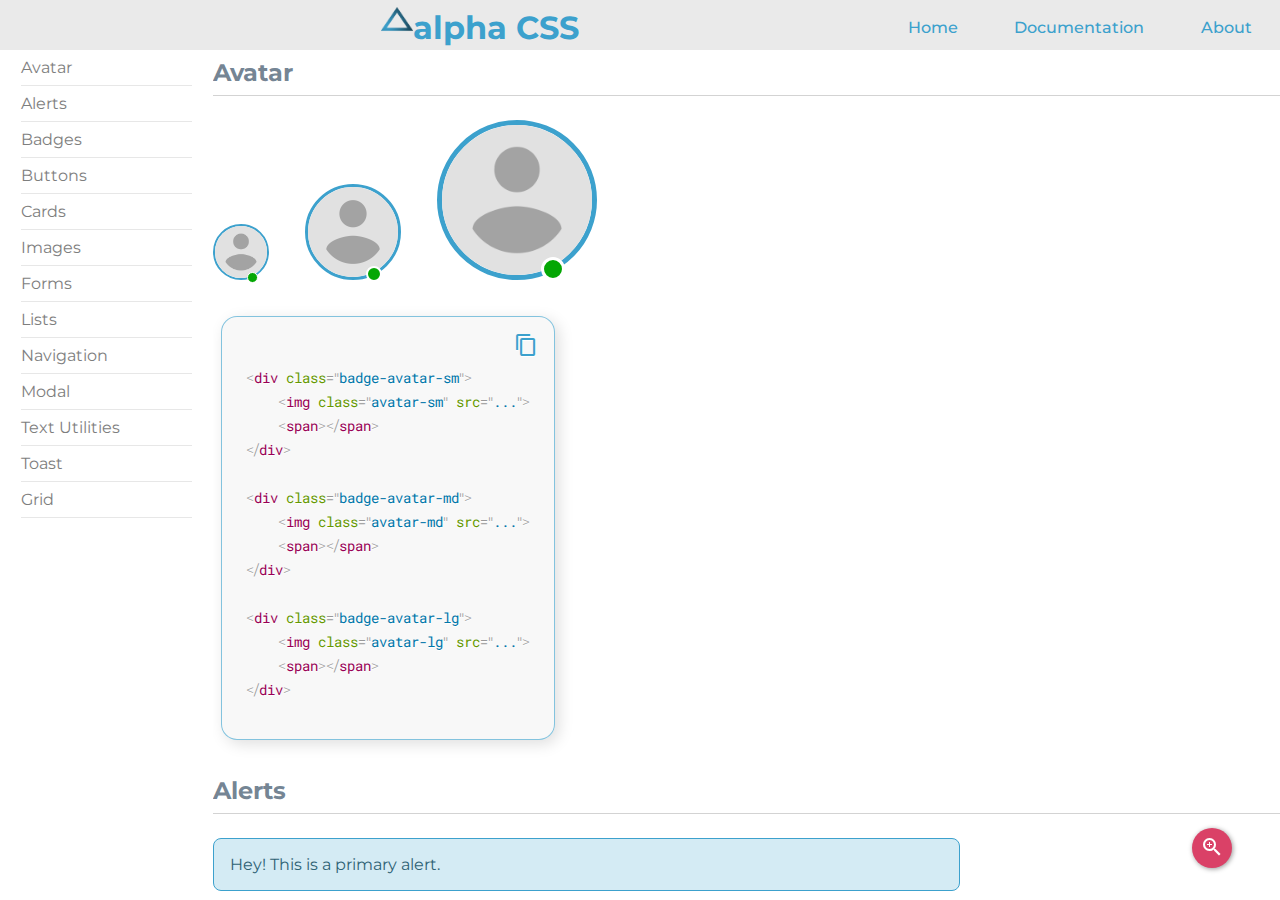
==== index.html @ aaa5f59e "added product card" ====
<!DOCTYPE html>
<html lang="en">

<head>
    <meta charset="UTF-8">
    <meta http-equiv="X-UA-Compatible" content="IE=edge">
    <meta name="viewport" content="width=device-width, initial-scale=1.0">
    <title>alpha CSS</title>
    <link rel="shortcut icon" type="image/jpg" href="./alpha_favi.png" />
    <link rel="stylesheet" href="./prism.css">
    <link rel="stylesheet" href="./styles.css">

    <link rel="stylesheet" href="https://fonts.googleapis.com/icon?family=Material+Icons">
    <script defer src="./index.js"></script>
    <script defer src="./alphaCSS.js"></script>
    <script defer src="./prism.js"></script>
</head>

<body>
    <div class="grid-main-container">
        <div class="grid-main-header main-nav-bar">
            <h1 class="main-nav-header"><img style="width: 2rem;" alt="logo" src="alpha_logo.png">alpha CSS</h1>
            <ul class="main-nav-list">
                <li><a href="#avatar-a">Home</a></li>
                <li><a target="_blank" href="./doc.html">Documentation</a></li>
                <li><a href="#footer">About</a></li>
            </ul>
        </div>
        <ul id="mainlink" class="grid-main-1">
            <li><a class="links" href="#avatar-a">Avatar</a></li>
            <li><a class="links" href="#alerts-a">Alerts</a></li>
            <li><a class="links" href="#badges-a">Badges</a></li>
            <li><a class="links" href="#buttons-a">Buttons</a></li>
            <li><a class="links" href="#cards-a">Cards</a></li>
            <li><a class="links" href="#images-a">Images</a></li>
            <li><a class="links" href="#forms-a">Forms</a></li>
            <li><a class="links" href="#lists-a">Lists</a></li>
            <li><a class="links" href="#nav-a">Navigation</a></li>
            <li><a class="links" href="#modal-a">Modal</a></li>
            <li><a class="links" href="#text-a">Text Utilities</a></li>
            <li><a class="links" href="#toast-a">Toast</a></li>
            <li><a class="links" href="#grid-a">Grid</a></li>
        </ul>
        <div class="grid-main-2">

            <h2 class="component-headers" style="margin-top: 0;" id="avatar-a">Avatar</h2>

            <div class="badge-avatar-sm">
                <img class="avatar-sm" src="./Profile_large.png">
                <span></span>
            </div>
            <span>&nbsp; &nbsp; &nbsp; &nbsp;</span>
            <div class="badge-avatar-md">
                <img class="avatar-md" src="./Profile_large.png">
                <span></span>
            </div>
            <span>&nbsp; &nbsp; &nbsp; &nbsp;</span>
            <div class="badge-avatar-lg">
                <img class="avatar-lg" src="./Profile_large.png">
                <span></span>
            </div>



            <div class="code-container">
                <pre><span class="material-icons copy avatar">
                    content_copy
                    </span>
                    <code  class="language-html avatar" id="code">
&lt;div class="badge-avatar-sm"&gt;
    &lt;img class="avatar-sm" src="..."&gt;
    &lt;span&gt;&lt;/span&gt;
&lt;/div&gt;

&lt;div class="badge-avatar-md"&gt;
    &lt;img class="avatar-md" src="..."&gt;
    &lt;span&gt;&lt;/span&gt;
&lt;/div&gt;

&lt;div class="badge-avatar-lg"&gt;
    &lt;img class="avatar-lg" src="..."&gt;
    &lt;span&gt;&lt;/span&gt;
&lt;/div&gt;</code>
                </pre>
            </div>


            <h2 class="component-headers" id="alerts-a">Alerts</h2>

            <div class="alert-container">
                <div class="primary-alert">
                    Hey! This is a primary alert.
                </div>
                <br>
                <div class="warn-alert">
                    Hey! This is a danger alert.
                </div>
                <br>
                <div class="success-alert">
                    Hey! This is a success alert.
                </div>
                <br>
                <div class="secondary-alert">
                    Hey! This is a secondary alert.
                </div>
            </div>

            <div class="code-container">
                <pre><span class="material-icons copy alert">
                    content_copy
                    </span>
                    <code id="code" class="language-html alert">
&lt;div class="primary-alert"&gt;
    Hey! This is a primary alert.
&lt;/div&gt;
                   
&lt;div class="warn-alert"&gt;
    Hey! This is a danger alert.
&lt;/div&gt;

&lt;div class="success-alert"&gt;
    Hey! This is a success alert.
&lt;/div&gt;

&lt;div class="secondary-alert"&gt;
    Hey! This is a secondary alert.
&lt;/div&gt;
</code>
                </pre>
            </div>

            <h2 class="component-headers" id="badges-a">Badges</h2>

            <h3 class="component-sub-headers">Badges on Icons</h3>
            <br>
            <div class="badge-icon">
                <img src="carticon.png">
                <span>10</span>
            </div>

            <div class="badge-icon-pr">
                <i style="font-size: 40px" class="material-icons">
                    notifications
                </i>
                <span>5</span>
            </div>

            <div class="code-container">
                <pre><span class="material-icons copy badge">
                    content_copy
                    </span>
                    <code id="code" class="language-html badge">
&lt;div class="badge-icon"&gt;
    &lt;img src="carticon.png"&gt;
        &lt;span&gt;10&lt;/span&gt;
&lt;/div&gt;
            
&lt;div class="badge-icon-pr"&gt;
    &lt;i style="font-size: 40px" class="material-icons"&gt;
        notifications
    &lt;/i&gt;
    &lt;span&gt;5&lt;/span&gt;
&lt;/div&gt;
</code>
                </pre>
            </div>

            <div class="copy-toast">
                <p>Copied!</p>
            </div>

            <h2 class="component-headers" id="buttons-a">Buttons</h2>

            <button class="btn-primary">Primary</button>
            <button class="btn-secondary">Secondary</button>
            <span>&nbsp; &nbsp; &nbsp; &nbsp;</span>
            <button class="btn-icon"><i class="material-icons">home</i></button>
            <span>&nbsp; &nbsp; &nbsp; &nbsp;</span>
            <a class="btn-link" href="">Click Here</a>
            <span>&nbsp; &nbsp; &nbsp; &nbsp;</span>
            <button class="btn-float"><i class="material-icons">zoom_in</i><span class="tooltip">float
                    btn</span></button>
            <button class="btn-primary-outline">Primary</button>
            <button class="btn-secondary-outline">Secondary</button>

            <div class="code-container">
                <pre><span class="material-icons copy btn">
                    content_copy
                    </span>
                    <code id="code" class="language-html btn">
&lt;button class="btn-primary"&gt;Primary&lt;/button&gt;

&lt;button class="btn-secondary"&gt;Secondary&lt;/button&gt;
                      
&lt;button class="btn-icon"&gt;&lt;i class="material-icons"&gt;home&lt;/i&gt;&lt;/button&gt;
                      
&lt;a class="btn-link" href=""&gt;Click Here&lt;/a&gt;
                       
&lt;button class="btn-float"&gt;
    &lt;i class="material-icons"&gt;zoom_in&lt;/i&gt;
    &lt;span class="tooltip"&gt;floatbtn&lt;/span&gt;
&lt;/button&gt;

&lt;button class="btn-primary-outline"&gt;Primary&lt;/button&gt;

&lt;button class="btn-secondary-outline"&gt;Secondary&lt;/button&gt;
</code>
                </pre>
            </div>

            <h2 class="component-headers" id="cards-a">Cards</h2>

            <div class="card-container">
                <div class="simple-card">
                    <h2>Card Title</h2>
                    <p>Lorem ipsum dolor sit amet, consectetur adipiscing elit. Sed ut purus a purus aliquet dignissim.
                        Nunc
                        a
                        egestas nibh. Donec ut auctor odio. Etiam auctor nisi odio, vitae vulputate neque bibendum ut.
                    </p>
                    <span>X</span>
                </div>
                <br>
                <div class="badge-card">
                    <h2>Card Title</h2>
                    <p>Lorem ipsum dolor sit amet, consectetur adipiscing elit. Sed ut purus a purus aliquet dignissim.
                        Nunc
                        a
                        egestas nibh. Donec ut auctor odio. Etiam auctor nisi odio, vitae vulputate neque bibendum ut.
                    </p>
                    <span>New</span>
                </div>
                <br>
                <div class="horizontal-card">
                    <h2>Card Title</h2>
                    <p>Lorem ipsum dolor sit amet, consectetur adipiscing elit. Sed ut purus a purus aliquet dignissim.
                        Nunc
                        a
                        egestas nibh. Donec ut auctor odio. Etiam auctor nisi odio, vitae vulputate neque bibendum
                        ut.Lorem
                        ipsum
                        dolor sit amet, consectetur adipiscing elit. Sed ut purus a purus aliquet dignissim. Nunc a
                        egestas nibh. Donec ut auctor odio. Etiam auctor nisi odio, vitae vulputate neque bibendum ut.
                    </p>
                </div>
                <br>
                <div class="image-card">
                    <img src="./download.png">
                    <h2>Card Title</h2>
                    <p>Lorem ipsum dolor sit amet, consectetur adipiscing elit. Sed ut purus a purus aliquet dignissim.
                        Nunc
                        a
                        egestas nibh. Donec ut auctor odio. Etiam auctor nisi odio, vitae vulputate neque bibendum ut.
                    </p>
                </div>
                <br>
                <div class="product-card">
                    <img src="./product_img.jpg">
                    <p class="card-title">Rolleiflex</p>
                    <p class="product-desc">Antique Camera</p>
                    <p class="product-rating">4.9 <span class="material-icons">grade</span></p>
                    <p class="product-price">&#8377;255 <del>&#8377;999</del> <span>75%off</span></p>
                    <span class="product-badge">Very Old</span>
                    <span class="wishlist-badge material-icons">favorite</span>
                </div>
            </div>

            <div class="code-container">
                <pre><span class="material-icons copy card">
                    content_copy
                    </span>
                    <code id="code" class="language-html card">
&lt;div class="simple-card"&gt;
    &lt;h2&gt;Card Title&lt;/h2&gt;
    &lt;p&gt;Some text....&lt;/p&gt;
    &lt;span&gt;X&lt;/span&gt;
&lt;/div&gt;

&lt;div class="badge-card"&gt;
    &lt;h2&gt;Card Title&lt;/h2&gt;
    &lt;p&gt;Some text....&lt;/p&gt;
    &lt;span&gt;New&lt;/span&gt;
&lt;/div&gt;

&lt;div class="horizontal-card"&gt;
    &lt;h2&gt;Card Title&lt;/h2&gt;
    &lt;p&gt;Some text....&lt;/p&gt;
&lt;/div&gt;

&lt;div class="image-card"&gt;
    &lt;img src="..."&gt;
    &lt;h2&gt;Card Title&lt;/h2&gt;
    &lt;p&gt;Some text....&lt;/p&gt;
&lt;/div&gt;

&lt;div class="product-card"&gt;
    &lt;img src="..."&gt;
    &lt;p class="card-title"&gt;Rolleiflex&lt;/p&gt;
    &lt;p class="product-desc"&gt;Camera&lt;/p&gt;
    &lt;p class="product-rating"&gt;4.9 
        &lt;span class="material-icons"&gt;grade&lt;/span&gt;
    &lt;/p&gt;
    &lt;p class="product-price"&gt;&#8377;255 
        &lt;del&gt;&#8377;999&lt;/del&gt; &lt;span&gt;75%off&lt;/span&gt;
    &lt;/p&gt;
    &lt;span class="product-badge"&gt;Very Old&lt;/span&gt;
    &lt;span class="wishlist-badge material-icons"&gt;favorite&lt;/span&gt;
&lt;/div&gt;</code>
                </pre>
            </div>

            <h2 class="component-headers" id="images-a">Images</h2>

            <h3 class="component-sub-headers">Responsive Image</h3>
            <div>
                <img class="responsive-img" src="./resp_img.jpg">
            </div>

            <h3 class="component-sub-headers">Rounded Image</h3>

            <div>
                <img class="round-img" src="./sq_img.jpg">
            </div>

            <div class="code-container">
                <pre><span class="material-icons copy img">
                    content_copy
                    </span>
                    <code id="code" class="language-html img">
&lt;div&gt;
    &lt;img class="responsive-img" src="..."&gt;
&lt;/div&gt;

&lt;div&gt;
    &lt;img class="round-img" src="..."&gt;
&lt;/div&gt;</code>
                </pre>
            </div>

            <h2 class="component-headers" id="forms-a">Form</h2>

            <textarea class="textbox"></textarea>
            <br>
            <br>
            <form class="form-container">
                <h1 class="form-header">Sign In</h1>
                <div class="input-container">
                    <label for="url_input">Email Address</label>
                    <input type="url" id="url_input">
                </div>

                <div class="input-container">
                    <label for="email_input">Password</label>
                    <input type="email" id="email_input" required>
                </div>
                <div class="btn-submit-container">
                    <button class="btn-primary btn-submit" type="submit">Submit</button>
                </div>
            </form>

            <div class="code-container">
                <pre><span class="material-icons copy form">
                    content_copy
                    </span>
                    <code id="code" class="language-html form">
&lt;textarea class="textbox">&lt;/textarea&gt;

&lt;form class="form-container"&gt;
    &lt;h1 class="form-header"&gt;Sign In&lt;/h1&gt;
    &lt;div class="input-container"&gt;
        &lt;label for="url_input"&gt;Email Address&lt;/label&gt;
        &lt;input type="url" id="url_input"&gt;
    &lt;/div&gt;

    &lt;div class="input-container"&gt;
        &lt;label for="email_input"&gt;Password&lt;/label&gt;
        &lt;input type="email" id="email_input" required&gt;
    &lt;/div&gt;
    &lt;div class="btn-submit-container"&gt;
        &lt;button class="btn-primary btn-submit" type="submit"&gt;Submit&lt;/button&gt;
    &lt;/div&gt;
&lt;/form&gt;</code>
                </pre>
            </div>

            <h2 class="component-headers" id="lists-a">Lists</h2>

            <h3 class="component-sub-headers">Spaced List</h3>
            <ul class="spaced-list-container">
                <li>List Item 1</li>
                <li>List Item 2</li>
                <li>List Item 3</li>
                <li>List Item 4</li>
                <li>List Item 5</li>
            </ul>

            <h3 class="component-sub-headers">Stacked List</h3>

            <ul class="stacked-list-container">
                <li class="list-item">
                    <img src="./list_logo.jpg">
                    <p>Lorem ipsum dolor sit amet, consectetur adipiscing elit. Sed ut purus a purus aliquet dignissim.
                        Nunc a
                        egestas nibh.</p>
                    <span class="material-icons">close</span>
                </li>
                <li class="list-item">
                    <img src="./list_logo.jpg">
                    <p>Etiam auctor nisi odio, vitae vulputate neque bibendum ut. </p>
                    <span class="material-icons">close</span>
                </li>
                <li class="list-item">
                    <img src="./list_logo.jpg">
                    <p>Lorem ipsum dolor sit amet, consectetur adipiscing elit. Sed ut purus a purus aliquet dignissim.
                        Nunc a
                        egestas nibh.</p>
                    <span class="material-icons">close</span>
                </li>
                <li class="list-item">
                    <img src="./list_logo.jpg">
                    <p>Etiam auctor nisi odio, vitae vulputate neque bibendum ut.Lorem ipsum
                        dolor sit amet, consectetur adipiscing elit.</p>
                    <span class="material-icons">close</span>
                </li>
                <li class="list-item">
                    <img src="./list_logo.jpg">
                    <p>Lorem ipsum dolor sit amet, consectetur adipiscing elit. Sed ut purus a purus aliquet dignissim.
                        Nunc a
                        egestas nibh.</p>
                    <span class="material-icons">close</span>
                </li>
            </ul>

            <div class="code-container">
                <pre><span class="material-icons copy list">
                    content_copy
                    </span>
                    <code id="code" class="language-html list">
&lt;ul class="spaced-list-container"&gt;
    &lt;li&gt;List Item 1&lt;/li&gt;
    &lt;li&gt;List Item 2&lt;/li&gt;
    &lt;li&gt;List Item 3&lt;/li&gt;
    &lt;li&gt;List Item 4&lt;/li&gt;
    &lt;li&gt;List Item 5&lt;/li&gt;
&lt;/ul&gt;

&lt;ul class="stacked-list-container"&gt;
    &lt;li class="list-item"&gt;
        &lt;img src="./list_logo.jpg"&gt;
        &lt;p&gt;Lorem ipsum ...&lt;/p&gt;
        &lt;span class="material-icons"&gt;close&lt;/span&gt;
    &lt;/li&gt;
    &lt;li class="list-item"&gt;
        &lt;img src="./list_logo.jpg"&gt;
        &lt;p&gt;Etiam auctor... &lt;/p&gt;
        &lt;span class="material-icons"&gt;close&lt;/span&gt;
    &lt;/li&gt;
    &lt;li class="list-item"&gt;
        &lt;img src="./list_logo.jpg"&gt;
        &lt;p&gt;Lorem ipsum..&lt;/p&gt;
        &lt;span class="material-icons"&gt;close&lt;/span&gt;
    &lt;/li&gt;
    &lt;li class="list-item"&gt;
        &lt;img src="./list_logo.jpg"&gt;
        &lt;p&gt;Etiam auctor..&lt;/p&gt;
        &lt;span class="material-icons"&gt;close&lt;/span&gt;
    &lt;/li&gt;
    &lt;li class="list-item"&gt;
        &lt;img src="./list_logo.jpg"&gt;
        &lt;p&gt;Lorem ipsum dolor....&lt;/p&gt;
        &lt;span class="material-icons"&gt;close&lt;/span&gt;
    &lt;/li&gt;
&lt;/ul&gt;</code>
                </pre>
            </div>

            <h2 class="component-headers" id="nav-a">Navigation</h2>

            <h3 class="component-sub-headers">Desktop Nav</h3>

            <nav class="nav-bar">
                <h1 class="nav-header">Company Title</h1>
                <ul class="nav-list">
                    <li>Home</li>
                    <li>Products</li>
                    <li>Blog</li>
                    <li>Tools</li>
                    <li>About</li>
                </ul>
            </nav>

            <div class="code-container">
                <pre><span class="material-icons copy nav">
                    content_copy
                    </span>
                    <code id="code" class="language-html nav">
&lt;nav class="nav-bar"&gt;
    &lt;h1 class="nav-header"&gt;Company Title&lt;/h1&gt;
    &lt;ul class="nav-list"&gt;
        &lt;li&gt;Home&lt;/li&gt;
        &lt;li&gt;Products&lt;/li&gt;
        &lt;li&gt;Blog&lt;/li&gt;
        &lt;li&gt;Tools&lt;/li&gt;
        &lt;li&gt;About&lt;/li&gt;
    &lt;/ul&gt;
&lt;/nav&gt;</code>
</pre>
            </div>

            <h2 class="component-headers" id="modal-a">Modal</h2>

            <button class="btn-primary-outline modal-btn">Show Modal</button>

            <div class="modal-bg">
                <div class="modal">
                    <h1>Modal Header <span class="material-icons modal-close">close</span></h1>
                    <p>Some description that goes in the modal.</p>
                    <button class="btn-primary">Subscribe</button>
                </div>
            </div>

            <div class="code-container">
                <pre><span class="material-icons copy modall">
                    content_copy
                    </span>
                    <code id="code" class="language-html modall">
&lt;div class="modal-bg"&gt;
    &lt;div class="modal"&gt;
        &lt;h1&gt;Modal Header &lt;span class="material-icons modal-close"&gt;close&lt;/span&gt;&lt;/h1&gt;
        &lt;p&gt;Some description that goes in the modal.&lt;/p&gt;
        &lt;button class="btn-primary"&gt;Subscribe&lt;/button&gt;
    &lt;/div&gt;
&lt;/div&gt;</code>
</pre>
            </div>

            <h2 class="component-headers" id="text-a">Text Utilities</h2>

            <p class="hd-1 mg-1">H1 equivalent</p>
            <p class="hd-2 mg-1">H2 equivalent</p>
            <p class="hd-3 mg-1">H3 equivalent</p>
            <p class="hd-4 mg-1">H4 equivalent</p>
            <p class="hd-5 mg-1">H5 equivalent</p>
            <p class="center-text mg-1">This is a centered text</p>
            <p class="grey-text mg-1">This is a grey text!</p>

            <div class="code-container">
                <pre><span class="material-icons copy txt">
                    content_copy
                    </span>
                    <code id="code" class="language-html txt">
&lt;p class="hd-1 mg-1"&gt;H1 equivalent&lt;/p&gt;
&lt;p class="hd-2 mg-1"&gt;H2 equivalent&lt;/p&gt;
&lt;p class="hd-3 mg-1"&gt;H3 equivalent&lt;/p&gt;
&lt;p class="hd-4 mg-1"&gt;H4 equivalent&lt;/p&gt;
&lt;p class="hd-5 mg-1"&gt;H5 equivalent&lt;/p&gt;
&lt;p class="center-text mg-1"&gt;This is a centered text&lt;/p&gt;
&lt;p class="grey-text mg-1"&gt;This is a grey text!&lt;/p&gt;</code>
                </pre>
            </div>

            <h2 class="component-headers" id="toast-a">Toast</h2>

            <div class="toast">
                <p>A toast to all of you! </p>
                <span class="material-icons">close</span>
            </div>

            <div class="code-container">
                <pre><span class="material-icons copy tst">
                    content_copy
                    </span>
                    <code id="code" class="language-html tst">
&lt;div class="toast"&gt;
    &lt;p&gt;A toast to all of you! &lt;/p&gt;
    &lt;span class="material-icons"&gt;close&lt;/span&gt;
&lt;/div&gt;</code>
                </pre>
            </div>

            <h2 class="component-headers" id="grid-a">Grid</h2>

            <h3 class="component-sub-headers">2-Column grid</h3>

            <div class="grid-container-2">
                <div class="grid-item-1-2">Grid Item 1: Lorem ipsum dolor sit amet consectetur adipisicing elit. Nobis
                    magnam consequuntur iusto
                    maxime iste quis aut laudantium ratione, quam placeat necessitatibus? Quasi laboriosam molestias
                    veritatis
                    quis iste! Magnam, eligendi nostrum.</div>
                <div class="grid-item-2-2">Grid Item 2: Lorem ipsum dolor sit amet consectetur adipisicing elit.
                    Laudantium error fuga quasi nostrum
                    incidunt et natus suscipit dolor vitae architecto.</div>
            </div>
            <h3 class="component-sub-headers">3-Column grid</h3>
            <div class="grid-container-3">
                <div class="grid-item-1-3">Grid Item 1: Lorem ipsum dolor sit amet consectetur adipisicing elit. Nobis
                    magnam consequuntur iusto
                    maxime iste quis aut laudantium ratione, quam placeat necessitatibus? Quasi laboriosam molestias.
                </div>
                <div class="grid-item-2-3">Grid Item 2: Lorem ipsum dolor sit amet consectetur adipisicing elit.
                    Laudantium error fuga quasi nostrum
                    incidunt et natus suscipit dolor vitae architecto.</div>
                <div class="grid-item-3-3">Grid Item 3: Lorem ipsum dolor sit amet consectetur adipisicing elit.
                    Laudantium error fuga quasi nostrum
                    incidunt et natus suscipit dolor vitae architecto.</div>
            </div>

            <div class="code-container">
                <pre><span class="material-icons copy grd">
                    content_copy
                    </span>
                    <code id="code" class="language-html grd">
&lt;div class="grid-container-2"&gt;
    &lt;div class="grid-item-1-2"&gt;Grid Item 1: Lorem ipsum ....&lt;/div&gt;
    &lt;div class="grid-item-2-2"&gt;Grid Item 2: Lorem ipsum ....&lt;/div&gt;
&lt;/div&gt;

&lt;div class="grid-container-3"&gt;
    &lt;div class="grid-item-1-3"&gt;Grid Item 1: Lorem ipsum ....&lt;/div&gt;
    &lt;div class="grid-item-2-3"&gt;Grid Item 2: Lorem ipsum ....&lt;/div&gt;
    &lt;div class="grid-item-3-3"&gt;Grid Item 3: Lorem ipsum ....&lt;/div&gt;
&lt;/div&gt;</code>
                </pre>
            </div>

            <div class="footer" id="footer">
                <h1>Connect with me on</h1>
                <div class="footer-img">
                    <a href="https://vikasvk.netlify.app/"><img src="./websiteW.png"></a>
                    <a href="https://www.instagram.com/vikasvk_/"><img src="./instagramW.png"></a>
                    <a href="https://www.linkedin.com/in/vikas-v-k-a613bb138/"><img src="./LinkedINW.png"></a>
                    <a href="https://twitter.com/vikasvk_"><img src="./twitterW.png"></a>
                    <a href="https://github.com/vikasvk11"><img src="./GitHub-MarkW.png"></a>
                </div>
            </div>
        </div>
    </div>
</body>

</html>
---- prism.css ----
/* PrismJS 1.23.0
https://prismjs.com/download.html#themes=prism&languages=markup+css+clike+javascript */
/**
 * prism.js default theme for JavaScript, CSS and HTML
 * Based on dabblet (http://dabblet.com)
 * @author Lea Verou
 */

 @import url('https://fonts.googleapis.com/css2?family=Roboto+Mono:ital,wght@0,100;0,300;0,400;0,500;1,100;1,200;1,300;1,400&display=swap');

code[class*="language-"],
pre[class*="language-"] {
	color: black;
	background: none;
	text-shadow: 0 1px white;
	font-family: 'Roboto Mono', monospace;
	font-size: 1em;
	text-align: left;
	white-space: pre;
	word-spacing: normal;
	word-break: normal;
	word-wrap: normal;
	line-height: 1.5;

	-moz-tab-size: 4;
	-o-tab-size: 4;
	tab-size: 4;

	-webkit-hyphens: none;
	-moz-hyphens: none;
	-ms-hyphens: none;
	hyphens: none;
}

pre[class*="language-"]::-moz-selection, pre[class*="language-"] ::-moz-selection,
code[class*="language-"]::-moz-selection, code[class*="language-"] ::-moz-selection {
	text-shadow: none;
	background: #b3d4fc;
}

pre[class*="language-"]::selection, pre[class*="language-"] ::selection,
code[class*="language-"]::selection, code[class*="language-"] ::selection {
	text-shadow: none;
	background: #b3d4fc;
}

@media print {
	code[class*="language-"],
	pre[class*="language-"] {
		text-shadow: none;
	}
}

/* Code blocks */
pre[class*="language-"] {
	padding: 1em;
	margin: .5em 0;
	overflow: auto;
	font-family: 'Roboto Mono', monospace;
}

:not(pre) > code[class*="language-"],
pre[class*="language-"] {
	background: #f5f2f0;
}

/* Inline code */
:not(pre) > code[class*="language-"] {
	padding: .1em;
	border-radius: .3em;
	white-space: normal;
	font-family: 'Roboto Mono', monospace;
}

.token.comment,
.token.prolog,
.token.doctype,
.token.cdata {
	color: slategray;
	font-family: 'Roboto Mono', monospace;
}

.token.punctuation {
	color: #999;
}

.token.namespace {
	opacity: .7;
}

.token.property,
.token.tag,
.token.boolean,
.token.number,
.token.constant,
.token.symbol,
.token.deleted {
	color: #905;
	font-family: 'Roboto Mono', monospace;
}

.token.selector,
.token.attr-name,
.token.string,
.token.char,
.token.builtin,
.token.inserted {
	color: #690;
	font-family: 'Roboto Mono', monospace;
}

.token.operator,
.token.entity,
.token.url,
.language-css .token.string,
.style .token.string {
	color: #9a6e3a;
	/* This background color was intended by the author of this theme. */
	background: hsla(0, 0%, 100%, .5);
	font-family: 'Roboto Mono', monospace;
}

.token.atrule,
.token.attr-value,
.token.keyword {
	color: #07a;
	font-family: 'Roboto Mono', monospace;
}

.token.function,
.token.class-name {
	color: #DD4A68;
	font-family: 'Roboto Mono', monospace;
}

.token.regex,
.token.important,
.token.variable {
	color: #e90;
	font-family: 'Roboto Mono', monospace;
}

.token.important,
.token.bold {
	font-weight: bold;
	font-family: 'Roboto Mono', monospace;
}
.token.italic {
	font-style: italic;
	font-family: 'Roboto Mono', monospace;
}

.token.entity {
	cursor: help;
	font-family: 'Roboto Mono', monospace;
}
---- styles.css ----
@import url('https://fonts.googleapis.com/css2?family=Montserrat:ital,wght@0,100;0,200;0,300;0,400;0,500;0,600;0,700;0,800;0,900;1,100;1,200;1,300;1,400;1,500;1,600;1,700;1,800;1,900&display=swap');



* {
    font-family: 'Montserrat', sans-serif;
    box-sizing: border-box;
    margin: 0;
    padding: 0;
    scroll-behavior: smooth;
}

html {
    scroll-behavior: smooth;
  }

a {
    text-decoration: none;
  }

.code-container {
    margin-top: 2rem;
    position: relative;
    margin-left: 0.5rem;
}

#code {
    font-size: 14px;
}

.code-container > pre {
    background-color: #eaeaea59;
    display: inline-block;
    margin: 0;
    border-radius: 1rem;
    padding: 0 1.5rem 0.9rem 1.5rem;
    box-shadow: 4px 4px 15px 0px rgb(223, 223, 223);
    border: 1px solid #3ca2cd9f;
    position: relative;
}

.copy {
    position: absolute;
    right: 1rem;
    top: 1rem;
    cursor: pointer;
    color: #3CA1CD;
    z-index: 0;
}

.copy:hover::after {
    content: "";
    width: 36px;
    height: 36px;
    background-color: #24272b13;
    display: inline-block;
    border-radius: 50%;
    left: -6px;
    top: -6px;
    position: absolute;
    z-index: -1;
}

.copy:active::after {
    content: "";
    width: 32px;
    height: 32px;
    background-color: rgba(0, 0, 0, 0.219);
    display: inline-block;
    border-radius: 50%;
    left: -4px;
    top: -4px;
    position: absolute;
}

.copy-toast {
    background-color: #3CA1CD;
    padding: 0.5rem;
    box-shadow: 1px 1px 10px 0px rgb(212, 212, 212);
    position: fixed;
    bottom: 5%;
    left: 50%;
    visibility: hidden;
    opacity: 0;
    z-index: 5;
}

.copy-toast-visible {
    visibility: visible;
    opacity: 1;
    transition: opacity 0.5s;
}

.copy-toast > p {
    color:rgb(255, 255, 255);
}

.component-headers {
    color: #233c55a2;
    margin: 1.5rem 0;
    padding: 0.5rem 0;
    border-bottom: 1px solid rgb(211, 211, 211);;
}

.component-sub-headers {
    color: #4A525A;
    margin: 1rem 0;
}

.grid-main-container {
    display: grid;
    grid-template-columns: 1fr 5fr;
    grid-template-rows: 50px 1fr;
    height: 100vh;
    overflow: hidden;
}

h1 {
    color: #3CA1CD;
}

.main-nav-bar {
    display: flex;
    align-items: center;
    background-color: rgb(238, 238, 238);
    padding: 1rem 0;
}

.main-nav-header {
    flex: 2 1;
    color: #4d6e7c;
    padding-left: 5rem;
}

.main-nav-list {
    display: flex;
    list-style: none;
    flex: 1 1;
    justify-content: space-around;
}

.main-nav-list > li > a {
    color: #3CA1CD;
    font-weight: 500;
    cursor: pointer;
    transition: color 0.3s;
}

.main-nav-list > li:hover > a {
    color: #2f728f;
    font-weight: 500;
}

.grid-main-header {
    grid-column: 1/3;
    text-align: center;
    background-color: #eaeaea;
    padding: 0.3rem 0 0 0;
}

.grid-main-header > h1 {
    color: #3CA1CD;
}

.grid-main-1 {
    justify-self: center;
    list-style: none;
    width: 80%;
}

.grid-main-1 > li {
    padding: 0.5rem 0;
    border-bottom: 1px solid rgb(231, 231, 231);;
}

.grid-main-2 {
    overflow-y: scroll;
}

.links {
    color: rgb(126, 126, 126);
    font-weight: 400;
}

.links.active{
    color: #3CA1CD;
    font-weight: 500;
}

.links:hover {
    color: #317fa0;
}

.avatar-sm {
    border: 2.5px solid #3CA1CD;
    display: inline-block;
    border-radius: 50%;
    width: 3.5rem;
}

.avatar-md {
    border: 3px solid #3CA1CD;
    display: inline-block;
    border-radius: 50%;
    width: 6rem;
}

.avatar-lg {
    border: 5px solid #3CA1CD;
    display: inline-block;
    border-radius: 50%;
    width: 10rem;
}

.alert-container {
    width: 70%;
}

.primary-alert {
    border: 1px solid #3CA1CD;
    background-color: #3ca2cd38;
    color: rgb(46, 98, 116);
    padding: 1rem 1rem;
    border-radius: 0.5rem;
}

.warn-alert {
    border: 1px solid #DA4167;
    background-color: #da416736;
    color: #DA4167;
    padding: 1rem 1rem;
    border-radius: 0.5rem;
}

.success-alert {
    border: 1px solid rgba(78, 163, 70, 0.5);
    background-color: rgba(199, 233, 198, 0.904);
    color: rgb(48, 116, 46);
    padding: 1rem 1rem;
    border-radius: 0.5rem;
}

.secondary-alert {
    border: 1px solid rgb(160, 160, 160, 0.5);
    background-color: #eaeaea;
    color: rgb(99, 99, 99);
    padding: 1rem 1rem;
    border-radius: 0.5rem;
}

.badge-icon {
    display: inline-block;
    position: relative;
}

.badge-icon > span {
    color: rgb(255, 255, 255);
    position: absolute;
    right: -5px;
    top: -8px;
    background-color: #DA4167;
    border-radius: 50%;
    font-size: 12px;
    width: 1rem;
    height: 1rem;
    text-align: center;
}

.badge-icon-pr {
    display: inline-block;
    position: relative;
}

.badge-icon-pr > span {
    color: rgb(255, 255, 255);
    position: absolute;
    right: 0px;
    top: 0px;
    width: 1rem;
    height: 1rem;
    background-color: #3CA1CD;
    border-radius: 50%;
    font-size: 12px;
    text-align: center;
}


.badge-avatar-sm {
    display: inline-block;
    position: relative;
}

.badge-avatar-sm > span {
    background-color: rgb(4, 167, 4);
    border: 1.5px solid white;
    width: 0.7rem;
    height: 0.7rem;
    border-radius: 50%;
    position: absolute;
    bottom: 2%;
    right: 20%;
}

.badge-avatar-md {
    display: inline-block;
    position: relative;
}

.badge-avatar-md > span {
    background-color: rgb(4, 167, 4);
    border: 2px solid white;
    width: 1rem;
    height: 1rem;
    border-radius: 50%;
    position: absolute;
    bottom: 2%;
    right: 20%;
}

.badge-avatar-lg {
    display: inline-block;
    position: relative;
}

.badge-avatar-lg > span {
    background-color: rgb(4, 167, 4);
    border: 3px solid white;
    width: 1.5rem;
    height: 1.5rem;
    border-radius: 50%;
    position: absolute;
    bottom: 2%;
    right: 20%;
}

.btn-primary {
    background-color: #3CA1CD;
    border: none;
    border-radius: 0.2rem;
    padding: 0.5rem 0.7rem;
    cursor: pointer;
    text-decoration: none;
    outline: none;
    color: white;
    font-weight: 600;
}

.btn-primary:hover {
    background-color: rgb(73, 147, 177);
}

.btn-secondary {
    background-color: #eaeaea;
    border: none;
    border-radius: 0.2rem;
    padding: 0.5rem 0.7rem;
    cursor: pointer;
    text-decoration: none;
    outline: none;
    color: #4A525A;
    font-weight: 600;
}

.btn-secondary:hover {
    background-color: #dbdbdb;
}

.btn-icon {
    background-color: #3CA1CD;
    border: none;
    border-radius: 0.2rem;
    padding: 0.5rem 0.7rem;
    cursor: pointer;
    text-decoration: none;
    outline: none;
    color: rgb(87, 87, 87);
    font-weight: 600;
    color: white;
}

.btn-icon:hover {
    background-color: rgb(70, 143, 185);
}

.btn-link {
    text-decoration: none;
    background-color: #DA4167;
    color: white;
    padding: 0.5rem 0.5rem;
    border-radius: 1rem;
    cursor: pointer;
}

.btn-link:hover {
    background-color: #bd3a5b;
}

.btn-float {
    text-decoration: none;
    background-color: #DA4167;
    color: white;
    padding: 0.5rem 0.5rem;
    border-radius: 50%;
    cursor: pointer;
    outline: none;
    border: none;
    padding: 0.4rem 0.5rem;
    box-shadow: 1px 1px 5px 0px rgba(0, 0, 0, 0.411);
    position: fixed;
    right: 3rem;
    bottom: 2rem;
    z-index: 2;
}

.btn-float:hover {
    background-color: #c03b5c;
}

.btn-float:hover .tooltip {
    visibility: visible;
    opacity: 1;
    transition: opacity 0.3s;
}

.tooltip {
    visibility: hidden;
    position: absolute;
    color: white;
    width: 80px;
    bottom: 125%;
    left: -50%;
    background-color: rgba(0, 0, 0, 0.692);
    border-radius: 5px;
    padding: 2px 5px;
    opacity: 0;
    z-index: 2;
}

.tooltip::after {
    content: "";
    position: absolute;
    top: 100%;
    left: 50%;
    margin-left: -5px;
    border-width: 5px;
    border-style: solid;
    border-color: #555 transparent transparent transparent;
  }

.btn-primary-outline {
    background-color: transparent;
    border: 1px solid #3CA1CD;
    border-radius: 0.2rem;
    padding: 0.5rem 0.7rem;
    cursor: pointer;
    text-decoration: none;
    outline: none;
    color: #3CA1CD;
    font-weight: 600;
}

.btn-primary-outline:hover {
    background-color: #3ca2cd9d;
    color: white;
}

.btn-secondary-outline {
    background-color: transparent;
    border: 1px solid rgba(0, 0, 0, 0.404);
    border-radius: 0.2rem;
    padding: 0.5rem 0.7rem;
    cursor: pointer;
    text-decoration: none;
    outline: none;
    color: #4a525ad0;
    font-weight: 600;
}

.btn-secondary-outline:hover {
    background-color: #c4c4c4;
    color: white;
}

.simple-card {
    display: flex;
    flex-direction: column;
    width: 15rem;
    border: 1px solid rgba(0, 0, 0, 0.218);
    border-radius: 0.2rem;
    box-shadow: 0px 15px 15px -10px rgba(0, 0, 0, 0.181);
    position: relative;
}

.simple-card>h2 {
    margin: 0 0.8rem;
    margin-top: 1rem;
    color: #24272B;
}

.simple-card>p {
    margin: 1rem 0.8rem;
    font-size: small;
}

.simple-card>span {
    position: absolute;
    top: 0.5rem;
    right: 0.5rem;
}

.badge-card {
    display: flex;
    flex-direction: column;
    width: 15rem;
    border: 1px solid #da416742;
    border-radius: 0.2rem;
    position: relative;
}

.badge-card>h2 {
    background-color: #da416723;
    padding: 1rem 0 0.8rem 0.8rem;
    margin: 0;
    color: #24272B;
}

.badge-card>p {
    margin: 1rem 0.8rem;
    font-size: small;
}

.badge-card>span {
    position: absolute;
    right: 0;
    top: 20px;
    font-size: 0.8rem;
    background-color: #DA4167;
    color: white;
    padding: 0 0.7rem;
}

.badge-card:hover {
    box-shadow: 5px 5px 15px 0px rgba(0, 0, 0, 0.181);
}

.horizontal-card {
    display: flex;
    flex-direction: column;
    width: 100%;
    border: 1px solid rgba(112, 112, 112, 0.218);
    border-radius: 0.2rem;
    box-shadow: 0px 15px 15px -10px rgba(0, 0, 0, 0.181);
    position: relative;
}

.horizontal-card>h2 {
    background-color: rgba(202, 202, 202, 0.123);
    padding: 1rem 0 0.8rem 0.8rem;
    margin: 0;
    text-align: center;
    color: #24272B;
}

.horizontal-card>p {
    margin: 1rem 0.8rem;
    font-size: small;
}


.image-card {
    display: flex;
    flex-direction: column;
    width: 15rem;
    border: 1px solid rgba(136, 136, 136, 0.218);
    border-radius: 0.5rem;
    position: relative;
    box-shadow: 5px 5px 15px 0px rgba(0, 0, 0, 0.181);
}

.image-card>img {
    border-top-right-radius: 0.5rem;
    border-top-left-radius: 0.5rem;
}

.image-card>h2 {
    text-align: center;
    padding: 1rem 0 0rem 0rem;
    margin: 0;
    color: #24272B;
}

.image-card > p {
    margin: 1rem 0.8rem;
    font-size: small;
    text-align: center;
}

.card-container {
    padding: 1rem;
}

.product-card {
    display: inline-block;
    width: 17rem;
    transition: box-shadow 0.2s;
    position: relative;
    padding-bottom: 1rem ;
}

.product-badge {
    position: absolute;
    right: 0;
    top: 20px;
    font-size: 0.8rem;
    background-color: #DA4167;
    color: white;
    padding: 0 0.7rem;
}

.wishlist-badge {
    position: absolute;
    right: 0;
    top: 50%;
    background-color: rgba(255, 255, 255, 0.747);
    color:rgb(185, 185, 185);
    padding: 0.2rem 0.4rem;
    visibility: hidden;
    opacity: 0;
    transition: opacity 0.2s;
    cursor: pointer;
}

.product-card:hover {
    box-shadow: 0px 0px 15px 0 rgb(223, 223, 223);
}

.product-card:hover > .wishlist-badge{
    visibility: visible;
    opacity: 1;
    transition: opacity 0.4s;
    color: #DA4167;
}

.card-title {
    font-weight: 500;
    font-size: 1.3rem;
}

.product-desc {
    font-size: 0.8rem;
    margin: 0.3rem 0;
    color: grey;
}

.product-price {
    font-size: 1.1rem;
    font-weight: 600;
}

.product-price > del {
    font-size: 0.9rem;
    color:rgb(145, 145, 145);
    font-weight: 500;
}

.product-price > span {
    font-size: 0.9rem;
    color:rgb(4, 167, 4);
    font-weight: 500;
}

.product-rating {
    background-color: rgb(2, 150, 2);
    display: inline-block;
    padding: 0.1rem 0.3rem;
    color: white;
    border-radius: 3px;
    font-size: 12px;
}

.product-rating > span {
    color: white;
    font-size: 12px;
    margin-left: 0.3rem;
}

.product-card > p {
    margin: 0.2rem 0.5rem;
}

.product-card > img{
    max-width: 100%;
}

.responsive-img {
    max-width: 100%;
    height: auto;
}

.round-img {
    border-radius: 50%;
}

.textbox {
    width: 20%;
    height: 3rem;
    outline: none;
    border: 1px solid #3CA1CD;
}

.textbox:focus {
    border: 1px solid rgb(98, 197, 255);
    box-shadow: 0 0 5px 2px rgba(112, 203, 255, 0.37);
}

.form-container {
    margin: 1rem 0rem;
    border: 1px solid #3ca2cdb4;
    display: flex;
    padding: 1rem 1rem;
    width: 20rem;
    flex-direction: column;
    align-items: center;
    justify-content: center;
    border-radius: 1rem;
}

.form-container>button {
    width: 100%;
}

.form-header {
    margin-bottom: 1rem;
}

.input-container {
    margin-bottom: 1rem;
    width: 100%;
}

.input-container>input {
    outline: none;
    width: 100%;
    border-radius: 0.2rem;
    border: 1px solid rgb(173, 173, 173);
    padding: 0.3rem 0.5rem;
}

.input-container>label {
    font-size: small;
    color: rgb(77, 77, 77);
}

.input-container>input:focus {
    border: 1px solid rgb(98, 197, 255);
}

.btn-submit {
    width: 100%;
}

.btn-submit-container {
    width: 100%;
}

.spaced-list-container {
    list-style: none;
}

.spaced-list-container>li {
    border: 1px solid rgba(134, 173, 180, 0.76);
    margin: 0.5rem 0;
    padding: 0.5rem 0.5rem;
    display: inline-block;
    border-radius: 5px;
}

.stacked-list-container {
    list-style: none;
    margin: 0;
    padding: 0;
}

.stacked-list-container>li {
    display: flex;
    flex-direction: row;
    width: 40rem;
    border-bottom: 1px solid rgb(172, 172, 172);
    padding: 0.6rem 0.6rem;
    justify-content: space-evenly;
    align-items: center;
}

.stacked-list-container>li>img {
    width: 4rem;
}

.stacked-list-container>li>p {
    width: 31rem;
    font-size: small;
}

.stacked-list-container>li>span {
    width: 1rem;
    align-self: center;
}

.nav-bar {
    display: flex;
    align-items: center;
    background-color: rgb(238, 238, 238);
    padding: 1rem 0;
}

.nav-header {
    flex: 1 1;
    color: #4d6e7c;
    padding-left: 5rem;
}

.nav-list {
    display: flex;
    list-style: none;
    flex: 1 1;
    justify-content: space-around;
}

.nav-list>li {
    color: #3CA1CD;
    font-weight: 500;
    cursor: pointer;
}

.nav-list > li:hover {
    color: #296f8d;
    font-weight: 500;
}

.modal {
    border: 1px solid rgb(204, 204, 204);
    width: 25rem;
    height: 15rem;
    position: relative;
    padding: 0.5rem;
    border-radius: 0.5rem;
    box-shadow: 1px 1px 10px 0px rgb(110, 110, 110);
    background-color: white;
    z-index: 4;
}

.modal-bg {
    width: 100%;
    height: 100vh;
    background-color: rgba(0, 0, 0, 0.452);
    position: fixed;
    top: 0;
    left: 0;
    z-index: 1;
    display: flex;
    justify-content: center;
    align-items: center;
    visibility: hidden;
    opacity: 0;
    transition: opacity 0.5s;
}

.modal-bg-active {
    visibility: visible;
    opacity: 1;
}

.modal-close {
    cursor: pointer;
    color: rgb(104, 104, 104);
}

.modal-close:hover {
    color: rgb(50, 61, 68);
}

.modal>h1>span {
    position: absolute;
    right: 0.5rem;
    top: 0.7rem;
}

.modal>h1 {
    font-size: 1.5rem;
    height: 2.5rem;
    border-bottom: 1px solid rgb(181, 202, 204);
}

.modal>p {
    height: 9rem;
    font-size: 0.9rem;
    padding: 0.5rem 0;
    border-bottom: 1px solid rgb(181, 202, 204);
}

.modal>button {
    position: absolute;
    height: 2rem;
    width: 25%;
    right: 0.5rem;
    bottom: 0.5rem;
}

.hd-1 {
    font-size: 2.1rem;
}

.hd-2 {
    font-size: 1.5rem;
}

.hd-3 {
    font-size: 1.2rem;
}

.hd-4 {
    font-size: 1rem;
}

.hd-5 {
    font-size: 0.85rem;
}
.center-text {
    text-align: center;
}

.grey-text {
    color: darkgrey;
}

.toast {
    background-color: #3CA1CD;
    width: 15rem;
    padding: 0.5rem;
    display: flex;
    justify-content: center;
    align-items: center;
    box-shadow: 1px 1px 10px 0px rgb(212, 212, 212);
}

.toast > p {
    flex: 8 1;
    color:rgb(255, 255, 255);
}

.toast > span {
    flex: 1 1;
    color:rgb(209, 209, 209);
    cursor: pointer;
}

.toast > span:hover {
    color:rgb(224, 224, 224);
}

.grid-container-2 {
    display: grid;
    grid-template-columns: 1fr 3fr;
    gap: 20px;
}

.grid-item-1-2 {
    border-right: 1px solid rgb(202, 202, 202);
}

.grid-container-3 {
    display: grid;
    grid-template-columns: 1fr 3fr 1fr;
    gap: 40px;
}

.mg-1 {
    margin: 1rem 0;
}

.footer {
    background-color: #3ca2cdda;
    height: 6.5rem;
    margin-top: 2rem;
    box-shadow: 2px -2px 7px 0px rgba(0, 0, 0, 0.267);
    display: flex;
    justify-content: space-around;
    align-items: center;
    flex-direction: column;
    padding: 0.5rem 0;
}

.footer > h1 {
    color: whitesmoke;
    font-size: 1rem;
    font-weight: 500;
}

.footer-img {
    display: flex;
    justify-content: space-between;
    align-items: center;
    width: 20%;
}

.footer-img > a > img  {
    width: 1.5rem;
    opacity: 1;
}

.footer-img > a > img:hover  {
    opacity: 0.8;
}
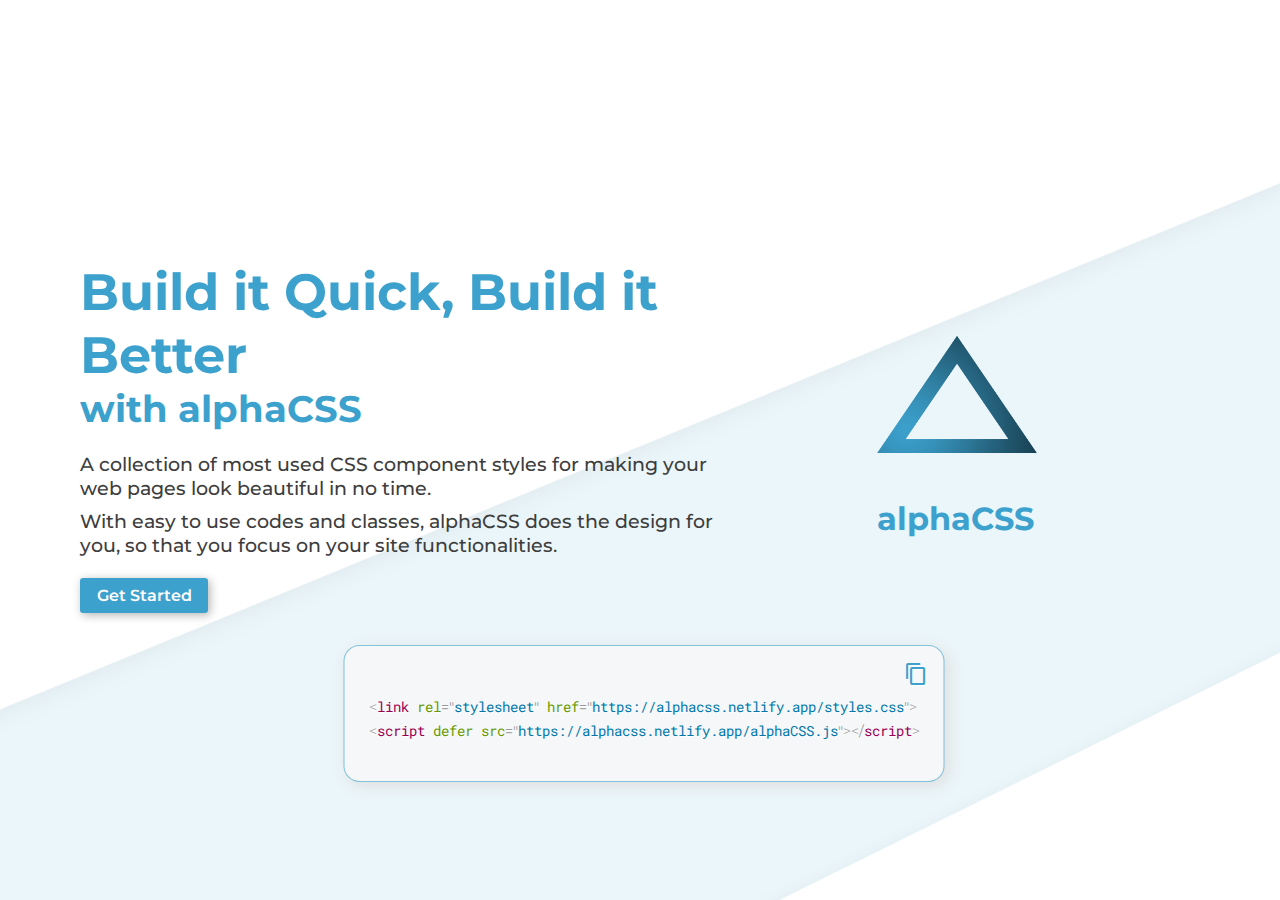
==== commit 5c0a9970: "added landing page" ====
--- a/index.html
+++ b/index.html
@@ -5,635 +5,41 @@
     <meta charset="UTF-8">
     <meta http-equiv="X-UA-Compatible" content="IE=edge">
     <meta name="viewport" content="width=device-width, initial-scale=1.0">
-    <title>alpha CSS</title>
+    <title>alpha CSS | Documentation</title>
     <link rel="shortcut icon" type="image/jpg" href="./alpha_favi.png" />
     <link rel="stylesheet" href="./prism.css">
     <link rel="stylesheet" href="./styles.css">
-
     <link rel="stylesheet" href="https://fonts.googleapis.com/icon?family=Material+Icons">
     <script defer src="./index.js"></script>
-    <script defer src="./alphaCSS.js"></script>
     <script defer src="./prism.js"></script>
 </head>
 
-<body>
-    <div class="grid-main-container">
-        <div class="grid-main-header main-nav-bar">
-            <h1 class="main-nav-header"><img style="width: 2rem;" alt="logo" src="alpha_logo.png">alpha CSS</h1>
-            <ul class="main-nav-list">
-                <li><a href="#avatar-a">Home</a></li>
-                <li><a target="_blank" href="./doc.html">Documentation</a></li>
-                <li><a href="#footer">About</a></li>
-            </ul>
+<body class="land-body">
+    <div class="land-code">
+        <div class="code-container land-code-container">
+            <pre><span class="material-icons copy avatar">
+            content_copy
+            </span>
+            <code  class="language-html avatar" id="code">
+&lt;link rel="stylesheet" href="https://alphacss.netlify.app/styles.css"&gt;
+&lt;script defer src="https://alphacss.netlify.app/alphaCSS.js"&gt;&lt;/script&gt;</code>
+        </pre>
         </div>
-        <ul id="mainlink" class="grid-main-1">
-            <li><a class="links" href="#avatar-a">Avatar</a></li>
-            <li><a class="links" href="#alerts-a">Alerts</a></li>
-            <li><a class="links" href="#badges-a">Badges</a></li>
-            <li><a class="links" href="#buttons-a">Buttons</a></li>
-            <li><a class="links" href="#cards-a">Cards</a></li>
-            <li><a class="links" href="#images-a">Images</a></li>
-            <li><a class="links" href="#forms-a">Forms</a></li>
-            <li><a class="links" href="#lists-a">Lists</a></li>
-            <li><a class="links" href="#nav-a">Navigation</a></li>
-            <li><a class="links" href="#modal-a">Modal</a></li>
-            <li><a class="links" href="#text-a">Text Utilities</a></li>
-            <li><a class="links" href="#toast-a">Toast</a></li>
-            <li><a class="links" href="#grid-a">Grid</a></li>
-        </ul>
-        <div class="grid-main-2">
-
-            <h2 class="component-headers" style="margin-top: 0;" id="avatar-a">Avatar</h2>
-
-            <div class="badge-avatar-sm">
-                <img class="avatar-sm" src="./Profile_large.png">
-                <span></span>
-            </div>
-            <span>&nbsp; &nbsp; &nbsp; &nbsp;</span>
-            <div class="badge-avatar-md">
-                <img class="avatar-md" src="./Profile_large.png">
-                <span></span>
-            </div>
-            <span>&nbsp; &nbsp; &nbsp; &nbsp;</span>
-            <div class="badge-avatar-lg">
-                <img class="avatar-lg" src="./Profile_large.png">
-                <span></span>
-            </div>
-
-
-
-            <div class="code-container">
-                <pre><span class="material-icons copy avatar">
-                    content_copy
-                    </span>
-                    <code  class="language-html avatar" id="code">
-&lt;div class="badge-avatar-sm"&gt;
-    &lt;img class="avatar-sm" src="..."&gt;
-    &lt;span&gt;&lt;/span&gt;
-&lt;/div&gt;
-
-&lt;div class="badge-avatar-md"&gt;
-    &lt;img class="avatar-md" src="..."&gt;
-    &lt;span&gt;&lt;/span&gt;
-&lt;/div&gt;
-
-&lt;div class="badge-avatar-lg"&gt;
-    &lt;img class="avatar-lg" src="..."&gt;
-    &lt;span&gt;&lt;/span&gt;
-&lt;/div&gt;</code>
-                </pre>
-            </div>
-
-
-            <h2 class="component-headers" id="alerts-a">Alerts</h2>
-
-            <div class="alert-container">
-                <div class="primary-alert">
-                    Hey! This is a primary alert.
-                </div>
-                <br>
-                <div class="warn-alert">
-                    Hey! This is a danger alert.
-                </div>
-                <br>
-                <div class="success-alert">
-                    Hey! This is a success alert.
-                </div>
-                <br>
-                <div class="secondary-alert">
-                    Hey! This is a secondary alert.
-                </div>
-            </div>
-
-            <div class="code-container">
-                <pre><span class="material-icons copy alert">
-                    content_copy
-                    </span>
-                    <code id="code" class="language-html alert">
-&lt;div class="primary-alert"&gt;
-    Hey! This is a primary alert.
-&lt;/div&gt;
-                   
-&lt;div class="warn-alert"&gt;
-    Hey! This is a danger alert.
-&lt;/div&gt;
-
-&lt;div class="success-alert"&gt;
-    Hey! This is a success alert.
-&lt;/div&gt;
-
-&lt;div class="secondary-alert"&gt;
-    Hey! This is a secondary alert.
-&lt;/div&gt;
-</code>
-                </pre>
-            </div>
-
-            <h2 class="component-headers" id="badges-a">Badges</h2>
-
-            <h3 class="component-sub-headers">Badges on Icons</h3>
-            <br>
-            <div class="badge-icon">
-                <img src="carticon.png">
-                <span>10</span>
-            </div>
-
-            <div class="badge-icon-pr">
-                <i style="font-size: 40px" class="material-icons">
-                    notifications
-                </i>
-                <span>5</span>
-            </div>
-
-            <div class="code-container">
-                <pre><span class="material-icons copy badge">
-                    content_copy
-                    </span>
-                    <code id="code" class="language-html badge">
-&lt;div class="badge-icon"&gt;
-    &lt;img src="carticon.png"&gt;
-        &lt;span&gt;10&lt;/span&gt;
-&lt;/div&gt;
-            
-&lt;div class="badge-icon-pr"&gt;
-    &lt;i style="font-size: 40px" class="material-icons"&gt;
-        notifications
-    &lt;/i&gt;
-    &lt;span&gt;5&lt;/span&gt;
-&lt;/div&gt;
-</code>
-                </pre>
-            </div>
-
-            <div class="copy-toast">
-                <p>Copied!</p>
-            </div>
-
-            <h2 class="component-headers" id="buttons-a">Buttons</h2>
-
-            <button class="btn-primary">Primary</button>
-            <button class="btn-secondary">Secondary</button>
-            <span>&nbsp; &nbsp; &nbsp; &nbsp;</span>
-            <button class="btn-icon"><i class="material-icons">home</i></button>
-            <span>&nbsp; &nbsp; &nbsp; &nbsp;</span>
-            <a class="btn-link" href="">Click Here</a>
-            <span>&nbsp; &nbsp; &nbsp; &nbsp;</span>
-            <button class="btn-float"><i class="material-icons">zoom_in</i><span class="tooltip">float
-                    btn</span></button>
-            <button class="btn-primary-outline">Primary</button>
-            <button class="btn-secondary-outline">Secondary</button>
-
-            <div class="code-container">
-                <pre><span class="material-icons copy btn">
-                    content_copy
-                    </span>
-                    <code id="code" class="language-html btn">
-&lt;button class="btn-primary"&gt;Primary&lt;/button&gt;
-
-&lt;button class="btn-secondary"&gt;Secondary&lt;/button&gt;
-                      
-&lt;button class="btn-icon"&gt;&lt;i class="material-icons"&gt;home&lt;/i&gt;&lt;/button&gt;
-                      
-&lt;a class="btn-link" href=""&gt;Click Here&lt;/a&gt;
-                       
-&lt;button class="btn-float"&gt;
-    &lt;i class="material-icons"&gt;zoom_in&lt;/i&gt;
-    &lt;span class="tooltip"&gt;floatbtn&lt;/span&gt;
-&lt;/button&gt;
-
-&lt;button class="btn-primary-outline"&gt;Primary&lt;/button&gt;
-
-&lt;button class="btn-secondary-outline"&gt;Secondary&lt;/button&gt;
-</code>
-                </pre>
-            </div>
-
-            <h2 class="component-headers" id="cards-a">Cards</h2>
-
-            <div class="card-container">
-                <div class="simple-card">
-                    <h2>Card Title</h2>
-                    <p>Lorem ipsum dolor sit amet, consectetur adipiscing elit. Sed ut purus a purus aliquet dignissim.
-                        Nunc
-                        a
-                        egestas nibh. Donec ut auctor odio. Etiam auctor nisi odio, vitae vulputate neque bibendum ut.
-                    </p>
-                    <span>X</span>
-                </div>
-                <br>
-                <div class="badge-card">
-                    <h2>Card Title</h2>
-                    <p>Lorem ipsum dolor sit amet, consectetur adipiscing elit. Sed ut purus a purus aliquet dignissim.
-                        Nunc
-                        a
-                        egestas nibh. Donec ut auctor odio. Etiam auctor nisi odio, vitae vulputate neque bibendum ut.
-                    </p>
-                    <span>New</span>
-                </div>
-                <br>
-                <div class="horizontal-card">
-                    <h2>Card Title</h2>
-                    <p>Lorem ipsum dolor sit amet, consectetur adipiscing elit. Sed ut purus a purus aliquet dignissim.
-                        Nunc
-                        a
-                        egestas nibh. Donec ut auctor odio. Etiam auctor nisi odio, vitae vulputate neque bibendum
-                        ut.Lorem
-                        ipsum
-                        dolor sit amet, consectetur adipiscing elit. Sed ut purus a purus aliquet dignissim. Nunc a
-                        egestas nibh. Donec ut auctor odio. Etiam auctor nisi odio, vitae vulputate neque bibendum ut.
-                    </p>
-                </div>
-                <br>
-                <div class="image-card">
-                    <img src="./download.png">
-                    <h2>Card Title</h2>
-                    <p>Lorem ipsum dolor sit amet, consectetur adipiscing elit. Sed ut purus a purus aliquet dignissim.
-                        Nunc
-                        a
-                        egestas nibh. Donec ut auctor odio. Etiam auctor nisi odio, vitae vulputate neque bibendum ut.
-                    </p>
-                </div>
-                <br>
-                <div class="product-card">
-                    <img src="./product_img.jpg">
-                    <p class="card-title">Rolleiflex</p>
-                    <p class="product-desc">Antique Camera</p>
-                    <p class="product-rating">4.9 <span class="material-icons">grade</span></p>
-                    <p class="product-price">&#8377;255 <del>&#8377;999</del> <span>75%off</span></p>
-                    <span class="product-badge">Very Old</span>
-                    <span class="wishlist-badge material-icons">favorite</span>
-                </div>
-            </div>
-
-            <div class="code-container">
-                <pre><span class="material-icons copy card">
-                    content_copy
-                    </span>
-                    <code id="code" class="language-html card">
-&lt;div class="simple-card"&gt;
-    &lt;h2&gt;Card Title&lt;/h2&gt;
-    &lt;p&gt;Some text....&lt;/p&gt;
-    &lt;span&gt;X&lt;/span&gt;
-&lt;/div&gt;
-
-&lt;div class="badge-card"&gt;
-    &lt;h2&gt;Card Title&lt;/h2&gt;
-    &lt;p&gt;Some text....&lt;/p&gt;
-    &lt;span&gt;New&lt;/span&gt;
-&lt;/div&gt;
-
-&lt;div class="horizontal-card"&gt;
-    &lt;h2&gt;Card Title&lt;/h2&gt;
-    &lt;p&gt;Some text....&lt;/p&gt;
-&lt;/div&gt;
-
-&lt;div class="image-card"&gt;
-    &lt;img src="..."&gt;
-    &lt;h2&gt;Card Title&lt;/h2&gt;
-    &lt;p&gt;Some text....&lt;/p&gt;
-&lt;/div&gt;
-
-&lt;div class="product-card"&gt;
-    &lt;img src="..."&gt;
-    &lt;p class="card-title"&gt;Rolleiflex&lt;/p&gt;
-    &lt;p class="product-desc"&gt;Camera&lt;/p&gt;
-    &lt;p class="product-rating"&gt;4.9 
-        &lt;span class="material-icons"&gt;grade&lt;/span&gt;
-    &lt;/p&gt;
-    &lt;p class="product-price"&gt;&#8377;255 
-        &lt;del&gt;&#8377;999&lt;/del&gt; &lt;span&gt;75%off&lt;/span&gt;
-    &lt;/p&gt;
-    &lt;span class="product-badge"&gt;Very Old&lt;/span&gt;
-    &lt;span class="wishlist-badge material-icons"&gt;favorite&lt;/span&gt;
-&lt;/div&gt;</code>
-                </pre>
-            </div>
-
-            <h2 class="component-headers" id="images-a">Images</h2>
-
-            <h3 class="component-sub-headers">Responsive Image</h3>
-            <div>
-                <img class="responsive-img" src="./resp_img.jpg">
-            </div>
-
-            <h3 class="component-sub-headers">Rounded Image</h3>
-
-            <div>
-                <img class="round-img" src="./sq_img.jpg">
-            </div>
-
-            <div class="code-container">
-                <pre><span class="material-icons copy img">
-                    content_copy
-                    </span>
-                    <code id="code" class="language-html img">
-&lt;div&gt;
-    &lt;img class="responsive-img" src="..."&gt;
-&lt;/div&gt;
-
-&lt;div&gt;
-    &lt;img class="round-img" src="..."&gt;
-&lt;/div&gt;</code>
-                </pre>
-            </div>
-
-            <h2 class="component-headers" id="forms-a">Form</h2>
-
-            <textarea class="textbox"></textarea>
-            <br>
-            <br>
-            <form class="form-container">
-                <h1 class="form-header">Sign In</h1>
-                <div class="input-container">
-                    <label for="url_input">Email Address</label>
-                    <input type="url" id="url_input">
-                </div>
-
-                <div class="input-container">
-                    <label for="email_input">Password</label>
-                    <input type="email" id="email_input" required>
-                </div>
-                <div class="btn-submit-container">
-                    <button class="btn-primary btn-submit" type="submit">Submit</button>
-                </div>
-            </form>
-
-            <div class="code-container">
-                <pre><span class="material-icons copy form">
-                    content_copy
-                    </span>
-                    <code id="code" class="language-html form">
-&lt;textarea class="textbox">&lt;/textarea&gt;
-
-&lt;form class="form-container"&gt;
-    &lt;h1 class="form-header"&gt;Sign In&lt;/h1&gt;
-    &lt;div class="input-container"&gt;
-        &lt;label for="url_input"&gt;Email Address&lt;/label&gt;
-        &lt;input type="url" id="url_input"&gt;
-    &lt;/div&gt;
-
-    &lt;div class="input-container"&gt;
-        &lt;label for="email_input"&gt;Password&lt;/label&gt;
-        &lt;input type="email" id="email_input" required&gt;
-    &lt;/div&gt;
-    &lt;div class="btn-submit-container"&gt;
-        &lt;button class="btn-primary btn-submit" type="submit"&gt;Submit&lt;/button&gt;
-    &lt;/div&gt;
-&lt;/form&gt;</code>
-                </pre>
-            </div>
-
-            <h2 class="component-headers" id="lists-a">Lists</h2>
-
-            <h3 class="component-sub-headers">Spaced List</h3>
-            <ul class="spaced-list-container">
-                <li>List Item 1</li>
-                <li>List Item 2</li>
-                <li>List Item 3</li>
-                <li>List Item 4</li>
-                <li>List Item 5</li>
-            </ul>
-
-            <h3 class="component-sub-headers">Stacked List</h3>
-
-            <ul class="stacked-list-container">
-                <li class="list-item">
-                    <img src="./list_logo.jpg">
-                    <p>Lorem ipsum dolor sit amet, consectetur adipiscing elit. Sed ut purus a purus aliquet dignissim.
-                        Nunc a
-                        egestas nibh.</p>
-                    <span class="material-icons">close</span>
-                </li>
-                <li class="list-item">
-                    <img src="./list_logo.jpg">
-                    <p>Etiam auctor nisi odio, vitae vulputate neque bibendum ut. </p>
-                    <span class="material-icons">close</span>
-                </li>
-                <li class="list-item">
-                    <img src="./list_logo.jpg">
-                    <p>Lorem ipsum dolor sit amet, consectetur adipiscing elit. Sed ut purus a purus aliquet dignissim.
-                        Nunc a
-                        egestas nibh.</p>
-                    <span class="material-icons">close</span>
-                </li>
-                <li class="list-item">
-                    <img src="./list_logo.jpg">
-                    <p>Etiam auctor nisi odio, vitae vulputate neque bibendum ut.Lorem ipsum
-                        dolor sit amet, consectetur adipiscing elit.</p>
-                    <span class="material-icons">close</span>
-                </li>
-                <li class="list-item">
-                    <img src="./list_logo.jpg">
-                    <p>Lorem ipsum dolor sit amet, consectetur adipiscing elit. Sed ut purus a purus aliquet dignissim.
-                        Nunc a
-                        egestas nibh.</p>
-                    <span class="material-icons">close</span>
-                </li>
-            </ul>
-
-            <div class="code-container">
-                <pre><span class="material-icons copy list">
-                    content_copy
-                    </span>
-                    <code id="code" class="language-html list">
-&lt;ul class="spaced-list-container"&gt;
-    &lt;li&gt;List Item 1&lt;/li&gt;
-    &lt;li&gt;List Item 2&lt;/li&gt;
-    &lt;li&gt;List Item 3&lt;/li&gt;
-    &lt;li&gt;List Item 4&lt;/li&gt;
-    &lt;li&gt;List Item 5&lt;/li&gt;
-&lt;/ul&gt;
-
-&lt;ul class="stacked-list-container"&gt;
-    &lt;li class="list-item"&gt;
-        &lt;img src="./list_logo.jpg"&gt;
-        &lt;p&gt;Lorem ipsum ...&lt;/p&gt;
-        &lt;span class="material-icons"&gt;close&lt;/span&gt;
-    &lt;/li&gt;
-    &lt;li class="list-item"&gt;
-        &lt;img src="./list_logo.jpg"&gt;
-        &lt;p&gt;Etiam auctor... &lt;/p&gt;
-        &lt;span class="material-icons"&gt;close&lt;/span&gt;
-    &lt;/li&gt;
-    &lt;li class="list-item"&gt;
-        &lt;img src="./list_logo.jpg"&gt;
-        &lt;p&gt;Lorem ipsum..&lt;/p&gt;
-        &lt;span class="material-icons"&gt;close&lt;/span&gt;
-    &lt;/li&gt;
-    &lt;li class="list-item"&gt;
-        &lt;img src="./list_logo.jpg"&gt;
-        &lt;p&gt;Etiam auctor..&lt;/p&gt;
-        &lt;span class="material-icons"&gt;close&lt;/span&gt;
-    &lt;/li&gt;
-    &lt;li class="list-item"&gt;
-        &lt;img src="./list_logo.jpg"&gt;
-        &lt;p&gt;Lorem ipsum dolor....&lt;/p&gt;
-        &lt;span class="material-icons"&gt;close&lt;/span&gt;
-    &lt;/li&gt;
-&lt;/ul&gt;</code>
-                </pre>
-            </div>
-
-            <h2 class="component-headers" id="nav-a">Navigation</h2>
-
-            <h3 class="component-sub-headers">Desktop Nav</h3>
-
-            <nav class="nav-bar">
-                <h1 class="nav-header">Company Title</h1>
-                <ul class="nav-list">
-                    <li>Home</li>
-                    <li>Products</li>
-                    <li>Blog</li>
-                    <li>Tools</li>
-                    <li>About</li>
-                </ul>
-            </nav>
-
-            <div class="code-container">
-                <pre><span class="material-icons copy nav">
-                    content_copy
-                    </span>
-                    <code id="code" class="language-html nav">
-&lt;nav class="nav-bar"&gt;
-    &lt;h1 class="nav-header"&gt;Company Title&lt;/h1&gt;
-    &lt;ul class="nav-list"&gt;
-        &lt;li&gt;Home&lt;/li&gt;
-        &lt;li&gt;Products&lt;/li&gt;
-        &lt;li&gt;Blog&lt;/li&gt;
-        &lt;li&gt;Tools&lt;/li&gt;
-        &lt;li&gt;About&lt;/li&gt;
-    &lt;/ul&gt;
-&lt;/nav&gt;</code>
-</pre>
-            </div>
-
-            <h2 class="component-headers" id="modal-a">Modal</h2>
-
-            <button class="btn-primary-outline modal-btn">Show Modal</button>
-
-            <div class="modal-bg">
-                <div class="modal">
-                    <h1>Modal Header <span class="material-icons modal-close">close</span></h1>
-                    <p>Some description that goes in the modal.</p>
-                    <button class="btn-primary">Subscribe</button>
-                </div>
-            </div>
-
-            <div class="code-container">
-                <pre><span class="material-icons copy modall">
-                    content_copy
-                    </span>
-                    <code id="code" class="language-html modall">
-&lt;div class="modal-bg"&gt;
-    &lt;div class="modal"&gt;
-        &lt;h1&gt;Modal Header &lt;span class="material-icons modal-close"&gt;close&lt;/span&gt;&lt;/h1&gt;
-        &lt;p&gt;Some description that goes in the modal.&lt;/p&gt;
-        &lt;button class="btn-primary"&gt;Subscribe&lt;/button&gt;
-    &lt;/div&gt;
-&lt;/div&gt;</code>
-</pre>
-            </div>
-
-            <h2 class="component-headers" id="text-a">Text Utilities</h2>
-
-            <p class="hd-1 mg-1">H1 equivalent</p>
-            <p class="hd-2 mg-1">H2 equivalent</p>
-            <p class="hd-3 mg-1">H3 equivalent</p>
-            <p class="hd-4 mg-1">H4 equivalent</p>
-            <p class="hd-5 mg-1">H5 equivalent</p>
-            <p class="center-text mg-1">This is a centered text</p>
-            <p class="grey-text mg-1">This is a grey text!</p>
-
-            <div class="code-container">
-                <pre><span class="material-icons copy txt">
-                    content_copy
-                    </span>
-                    <code id="code" class="language-html txt">
-&lt;p class="hd-1 mg-1"&gt;H1 equivalent&lt;/p&gt;
-&lt;p class="hd-2 mg-1"&gt;H2 equivalent&lt;/p&gt;
-&lt;p class="hd-3 mg-1"&gt;H3 equivalent&lt;/p&gt;
-&lt;p class="hd-4 mg-1"&gt;H4 equivalent&lt;/p&gt;
-&lt;p class="hd-5 mg-1"&gt;H5 equivalent&lt;/p&gt;
-&lt;p class="center-text mg-1"&gt;This is a centered text&lt;/p&gt;
-&lt;p class="grey-text mg-1"&gt;This is a grey text!&lt;/p&gt;</code>
-                </pre>
-            </div>
-
-            <h2 class="component-headers" id="toast-a">Toast</h2>
-
-            <div class="toast">
-                <p>A toast to all of you! </p>
-                <span class="material-icons">close</span>
-            </div>
-
-            <div class="code-container">
-                <pre><span class="material-icons copy tst">
-                    content_copy
-                    </span>
-                    <code id="code" class="language-html tst">
-&lt;div class="toast"&gt;
-    &lt;p&gt;A toast to all of you! &lt;/p&gt;
-    &lt;span class="material-icons"&gt;close&lt;/span&gt;
-&lt;/div&gt;</code>
-                </pre>
-            </div>
-
-            <h2 class="component-headers" id="grid-a">Grid</h2>
-
-            <h3 class="component-sub-headers">2-Column grid</h3>
-
-            <div class="grid-container-2">
-                <div class="grid-item-1-2">Grid Item 1: Lorem ipsum dolor sit amet consectetur adipisicing elit. Nobis
-                    magnam consequuntur iusto
-                    maxime iste quis aut laudantium ratione, quam placeat necessitatibus? Quasi laboriosam molestias
-                    veritatis
-                    quis iste! Magnam, eligendi nostrum.</div>
-                <div class="grid-item-2-2">Grid Item 2: Lorem ipsum dolor sit amet consectetur adipisicing elit.
-                    Laudantium error fuga quasi nostrum
-                    incidunt et natus suscipit dolor vitae architecto.</div>
-            </div>
-            <h3 class="component-sub-headers">3-Column grid</h3>
-            <div class="grid-container-3">
-                <div class="grid-item-1-3">Grid Item 1: Lorem ipsum dolor sit amet consectetur adipisicing elit. Nobis
-                    magnam consequuntur iusto
-                    maxime iste quis aut laudantium ratione, quam placeat necessitatibus? Quasi laboriosam molestias.
-                </div>
-                <div class="grid-item-2-3">Grid Item 2: Lorem ipsum dolor sit amet consectetur adipisicing elit.
-                    Laudantium error fuga quasi nostrum
-                    incidunt et natus suscipit dolor vitae architecto.</div>
-                <div class="grid-item-3-3">Grid Item 3: Lorem ipsum dolor sit amet consectetur adipisicing elit.
-                    Laudantium error fuga quasi nostrum
-                    incidunt et natus suscipit dolor vitae architecto.</div>
-            </div>
-
-            <div class="code-container">
-                <pre><span class="material-icons copy grd">
-                    content_copy
-                    </span>
-                    <code id="code" class="language-html grd">
-&lt;div class="grid-container-2"&gt;
-    &lt;div class="grid-item-1-2"&gt;Grid Item 1: Lorem ipsum ....&lt;/div&gt;
-    &lt;div class="grid-item-2-2"&gt;Grid Item 2: Lorem ipsum ....&lt;/div&gt;
-&lt;/div&gt;
-
-&lt;div class="grid-container-3"&gt;
-    &lt;div class="grid-item-1-3"&gt;Grid Item 1: Lorem ipsum ....&lt;/div&gt;
-    &lt;div class="grid-item-2-3"&gt;Grid Item 2: Lorem ipsum ....&lt;/div&gt;
-    &lt;div class="grid-item-3-3"&gt;Grid Item 3: Lorem ipsum ....&lt;/div&gt;
-&lt;/div&gt;</code>
-                </pre>
-            </div>
-
-            <div class="footer" id="footer">
-                <h1>Connect with me on</h1>
-                <div class="footer-img">
-                    <a href="https://vikasvk.netlify.app/"><img src="./websiteW.png"></a>
-                    <a href="https://www.instagram.com/vikasvk_/"><img src="./instagramW.png"></a>
-                    <a href="https://www.linkedin.com/in/vikas-v-k-a613bb138/"><img src="./LinkedINW.png"></a>
-                    <a href="https://twitter.com/vikasvk_"><img src="./twitterW.png"></a>
-                    <a href="https://github.com/vikasvk11"><img src="./GitHub-MarkW.png"></a>
-                </div>
-            </div>
+    </div>
+    <div class="land-container">
+        <div class="land-text">
+            <h1 class="land-h1-1">Build it Quick, Build it Better</h1>
+            <h1 class="land-h1-2">with alphaCSS</h1>
+            <p class="land-p-1">A collection of most used CSS component styles for making your web pages look beautiful
+                in no time.</p>
+            <p class="land-p-2">With easy to use codes and classes, alphaCSS does the design for you, so that you focus
+                on your site
+                functionalities.</p>
+            <a href="./doc.html" class="btn-primary">Get Started</a>
+        </div>
+        <div class=land-logo>
+            <img src="./alpha_logo.png">
+            <h1>alphaCSS</h1>
         </div>
     </div>
 </body>
--- a/styles.css
+++ b/styles.css
@@ -1009,4 +1009,74 @@
 
 .footer-img > a > img:hover  {
     opacity: 0.8;
+}
+
+.land-body {
+    background-image: url('./bg.png');
+    background-repeat: no-repeat;
+    background-attachment: fixed;
+    background-position: center;
+    background-size: cover;
+    position: relative;
+}
+
+.land-code {
+    position: absolute;
+    bottom: 10%;
+    left: 50%;
+    transform: translateX(-50%);
+}
+
+.land-code-container > pre {
+    background-color: #f5f7f8;
+}
+
+.land-container {
+    display: flex;
+    justify-content: space-around;
+    align-items: center;
+    height: 97vh;
+    margin: 0 5rem;
+    gap: 150px;
+}
+
+.land-text {
+    flex: 2 1;
+    display: flex;
+    flex-direction: column;
+}
+
+.land-h1-1 {
+    font-size: 3.2rem;
+}
+
+.land-h1-2 {
+    margin-bottom: 1rem;
+    font-size: 2.3rem;
+}
+
+.land-p-1, .land-p-2 {
+    font-size: 1.2rem;
+    padding: .3rem 0rem;
+    color: rgb(61, 61, 61);
+    font-weight: 500;
+}
+
+.land-p-2 {
+    margin-bottom: 1rem;
+}
+
+.land-text > a {
+    text-align: center;
+    width: 8rem;
+    font-size: 1rem;
+    box-shadow: 2px 2px 10px 0 rgba(0, 0, 0, 0.301);
+}
+
+.land-logo {
+    flex: 1 1;
+}
+
+.land-logo > img {
+    width: 10rem;
 }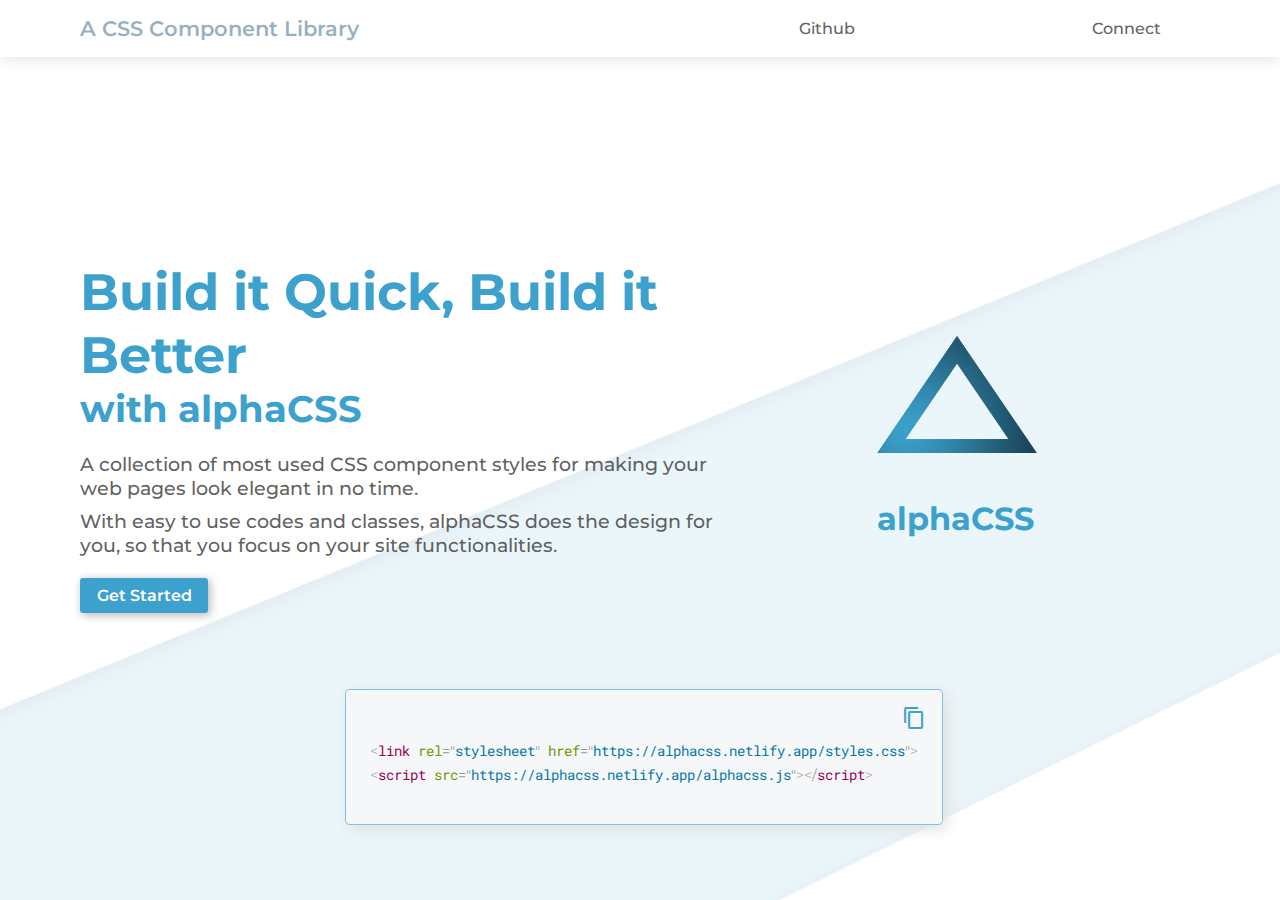
==== commit 85abe813: "updated land nav" ====
--- a/index.html
+++ b/index.html
@@ -5,8 +5,27 @@
     <meta charset="UTF-8">
     <meta http-equiv="X-UA-Compatible" content="IE=edge">
     <meta name="viewport" content="width=device-width, initial-scale=1.0">
-    <title>alpha CSS | Documentation</title>
-    <link rel="shortcut icon" type="image/jpg" href="./alpha_favi.png" />
+    <meta name="description"
+        content="A CSS component library that caters to your web design needs, making your design workflow quick and better" />
+
+    <!-- For FB & Whatsapp -->
+    <meta property="og:site_name" content="alpha CSS" />
+    <meta property="og:title" content="alpha CSS" />
+    <meta property="og:description" content="A CSS component library that caters to your web design needs, making your design workflow quick and better" />
+    <meta property="og:url" content="https://alphacss.netlify.app" />
+
+    <!-- Image to display -->
+    <meta property="og:image" itemprop="image"
+        content="./alpha_logo.png" />
+    <!-- <meta property="og:image:url" itemprop="image" content="https://raw.githubusercontent.com/vikasvk11/Portfolio-website-html-css/main/images/waimg.png"/>
+    <meta property="og:image:type" content="image/png" />-->
+
+    <meta property="og:type" content="website" />
+
+    <meta property="og:image:width" content="200" />
+    <meta property="og:image:height" content="200" />
+    <title>alpha CSS</title>
+    <link rel="shortcut icon" type="image/jpg" href="./images/alpha_favi.png" />
     <link rel="stylesheet" href="./prism.css">
     <link rel="stylesheet" href="./styles.css">
     <link rel="stylesheet" href="https://fonts.googleapis.com/icon?family=Material+Icons">
@@ -15,6 +34,13 @@
 </head>
 
 <body class="land-body">
+    <nav class="nav-bar land-nav">
+        <h1 class="nav-header">A CSS Component Library</h1>
+        <ul class="nav-list">
+            <li><a target="_blank" href="https://github.com/vikasvk11">Github</a></li>
+            <li><a target="_blank" href="https://www.linkedin.com/in/vikas-v-k-a613bb138/">Connect</a></li>
+        </ul>
+    </nav>
     <div class="land-code">
         <div class="code-container land-code-container">
             <pre><span class="material-icons copy avatar">
@@ -22,7 +48,7 @@
             </span>
             <code  class="language-html avatar" id="code">
 &lt;link rel="stylesheet" href="https://alphacss.netlify.app/styles.css"&gt;
-&lt;script defer src="https://alphacss.netlify.app/alphaCSS.js"&gt;&lt;/script&gt;</code>
+&lt;script src="https://alphacss.netlify.app/alphacss.js"&gt;&lt;/script&gt;</code>
         </pre>
         </div>
     </div>
@@ -30,7 +56,7 @@
         <div class="land-text">
             <h1 class="land-h1-1">Build it Quick, Build it Better</h1>
             <h1 class="land-h1-2">with alphaCSS</h1>
-            <p class="land-p-1">A collection of most used CSS component styles for making your web pages look beautiful
+            <p class="land-p-1">A collection of most used CSS component styles for making your web pages look elegant
                 in no time.</p>
             <p class="land-p-2">With easy to use codes and classes, alphaCSS does the design for you, so that you focus
                 on your site
@@ -38,7 +64,7 @@
             <a href="./doc.html" class="btn-primary">Get Started</a>
         </div>
         <div class=land-logo>
-            <img src="./alpha_logo.png">
+            <img src="./images/alpha_logo.png">
             <h1>alphaCSS</h1>
         </div>
     </div>
--- a/styles.css
+++ b/styles.css
@@ -122,7 +122,7 @@
 .main-nav-bar {
     display: flex;
     align-items: center;
-    background-color: rgb(238, 238, 238);
+    background-color: rgb(117, 117, 117);
     padding: 1rem 0;
 }
 
@@ -154,7 +154,7 @@
 .grid-main-header {
     grid-column: 1/3;
     text-align: center;
-    background-color: #eaeaea;
+    background-color: #eaeaea88;
     padding: 0.3rem 0 0 0;
 }
 
@@ -1020,15 +1020,36 @@
     position: relative;
 }
 
+.land-nav {
+    position: absolute;
+    width: 100%;
+    background-color: #ffffff00;
+    box-shadow: 1px 1px 15px 0 #00000021;
+}
+
+.land-nav > h1 {
+    color:rgba(99, 136, 158, 0.658);
+    font-weight: 600;
+    font-size: 1.3rem;
+}
+
+.nav-list > li > a {
+    text-decoration: none;
+    color: rgb(100, 100, 100);
+    
+}
+
 .land-code {
     position: absolute;
-    bottom: 10%;
+    bottom: 5%;
     left: 50%;
     transform: translateX(-50%);
+    
 }
 
 .land-code-container > pre {
     background-color: #f5f7f8;
+    border-radius: 0.3rem;
 }
 
 .land-container {
@@ -1058,7 +1079,7 @@
 .land-p-1, .land-p-2 {
     font-size: 1.2rem;
     padding: .3rem 0rem;
-    color: rgb(61, 61, 61);
+    color: rgba(61, 61, 61, 0.822);
     font-weight: 500;
 }
 
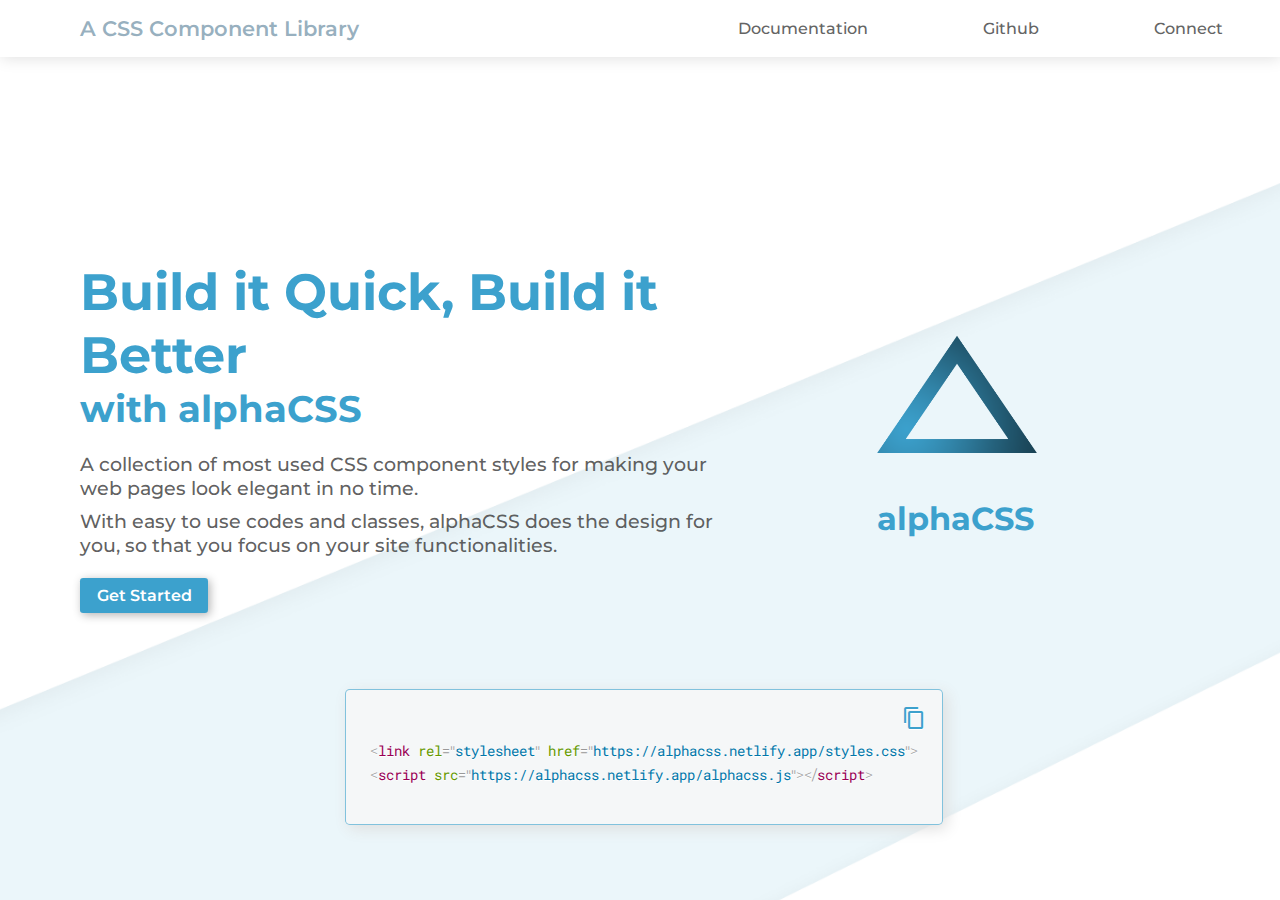
==== commit eb08d3b4: "updated minor styles" ====
--- a/index.html
+++ b/index.html
@@ -37,8 +37,9 @@
     <nav class="nav-bar land-nav">
         <h1 class="nav-header">A CSS Component Library</h1>
         <ul class="nav-list">
-            <li><a target="_blank" href="https://github.com/vikasvk11">Github</a></li>
-            <li><a target="_blank" href="https://www.linkedin.com/in/vikas-v-k-a613bb138/">Connect</a></li>
+            <li><a class="nav-li" href="./doc.html">Documentation</a></li>
+            <li><a class="nav-li" target="_blank" href="https://github.com/vikasvk11">Github</a></li>
+            <li><a class="nav-li" target="_blank" href="https://www.linkedin.com/in/vikas-v-k-a613bb138/">Connect</a></li>
         </ul>
     </nav>
     <div class="land-code">
@@ -61,7 +62,7 @@
             <p class="land-p-2">With easy to use codes and classes, alphaCSS does the design for you, so that you focus
                 on your site
                 functionalities.</p>
-            <a href="./doc.html" class="btn-primary">Get Started</a>
+            <a href="./doc.html" class="btn-primary get-btn">Get Started</a>
         </div>
         <div class=land-logo>
             <img src="./images/alpha_logo.png">
--- a/styles.css
+++ b/styles.css
@@ -115,8 +115,9 @@
     overflow: hidden;
 }
 
-h1 {
+.nav-li:hover {
     color: #3CA1CD;
+    transition: color 0.3s;
 }
 
 .main-nav-bar {
@@ -489,6 +490,7 @@
     border-radius: 0.2rem;
     box-shadow: 0px 15px 15px -10px rgba(0, 0, 0, 0.181);
     position: relative;
+    margin: 1rem;
 }
 
 .simple-card>h2 {
@@ -515,6 +517,7 @@
     border: 1px solid #da416742;
     border-radius: 0.2rem;
     position: relative;
+    margin: 1rem;
 }
 
 .badge-card>h2 {
@@ -551,6 +554,7 @@
     border-radius: 0.2rem;
     box-shadow: 0px 15px 15px -10px rgba(0, 0, 0, 0.181);
     position: relative;
+    margin: 1rem;
 }
 
 .horizontal-card>h2 {
@@ -575,6 +579,7 @@
     border-radius: 0.5rem;
     position: relative;
     box-shadow: 5px 5px 15px 0px rgba(0, 0, 0, 0.181);
+    margin: 1rem;
 }
 
 .image-card>img {
@@ -605,6 +610,7 @@
     transition: box-shadow 0.2s;
     position: relative;
     padding-bottom: 1rem ;
+    margin: 1rem;
 }
 
 .product-badge {
@@ -702,19 +708,20 @@
 }
 
 .textbox {
-    width: 20%;
+    width: 10rem;
     height: 3rem;
     outline: none;
-    border: 1px solid #3CA1CD;
+    border: 1px solid #3ca2cdb7;
+    margin: 1rem;
 }
 
 .textbox:focus {
     border: 1px solid rgb(98, 197, 255);
-    box-shadow: 0 0 5px 2px rgba(112, 203, 255, 0.37);
+    box-shadow: 0 0 5px 2px rgba(112, 203, 255, 0.281);
 }
 
 .form-container {
-    margin: 1rem 0rem;
+    margin: 1rem;
     border: 1px solid #3ca2cdb4;
     display: flex;
     padding: 1rem 1rem;
@@ -731,6 +738,7 @@
 
 .form-header {
     margin-bottom: 1rem;
+    color: #3CA1CD;
 }
 
 .input-container {
@@ -1012,7 +1020,7 @@
 }
 
 .land-body {
-    background-image: url('./bg.png');
+    background-image: url('./images/bg.png');
     background-repeat: no-repeat;
     background-attachment: fixed;
     background-position: center;
@@ -1023,7 +1031,7 @@
 .land-nav {
     position: absolute;
     width: 100%;
-    background-color: #ffffff00;
+    background-color: #ffffff;
     box-shadow: 1px 1px 15px 0 #00000021;
 }
 
@@ -1069,11 +1077,13 @@
 
 .land-h1-1 {
     font-size: 3.2rem;
+    color: #3CA1CD;
 }
 
 .land-h1-2 {
     margin-bottom: 1rem;
     font-size: 2.3rem;
+    color: #3CA1CD;
 }
 
 .land-p-1, .land-p-2 {
@@ -1100,4 +1110,8 @@
 
 .land-logo > img {
     width: 10rem;
-}+}
+
+.land-logo > h1 {
+    color: #3CA1CD;
+}
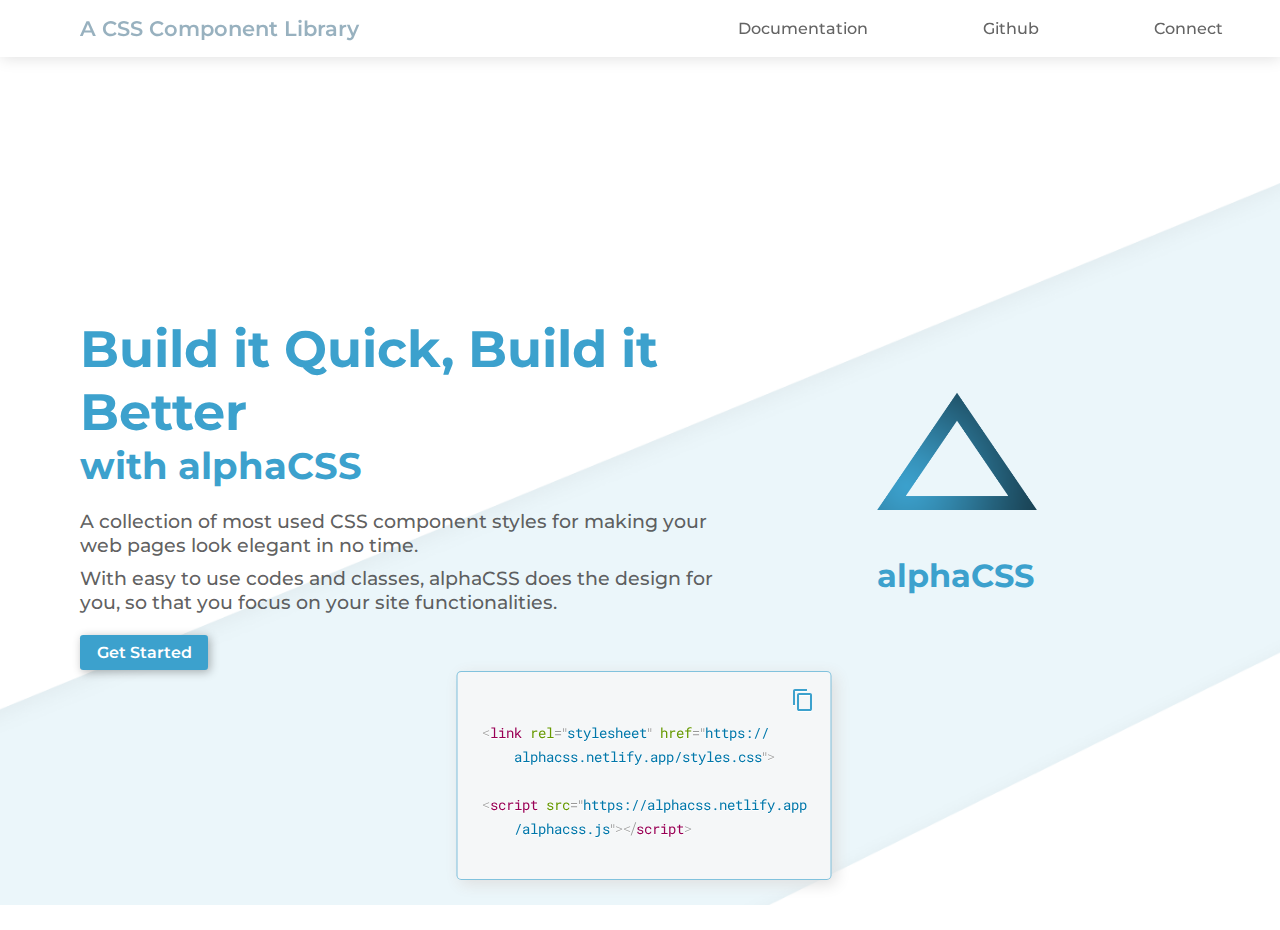
==== commit e270967f: "landing page responsive" ====
--- a/index.html
+++ b/index.html
@@ -29,30 +29,23 @@
     <link rel="stylesheet" href="./prism.css">
     <link rel="stylesheet" href="./styles.css">
     <link rel="stylesheet" href="https://fonts.googleapis.com/icon?family=Material+Icons">
-    <script defer src="./index.js"></script>
+    <script defer src="./land.js"></script>
     <script defer src="./prism.js"></script>
 </head>
 
 <body class="land-body">
+    <span class="material-icons land-menu">
+        menu
+    </span>
     <nav class="nav-bar land-nav">
         <h1 class="nav-header">A CSS Component Library</h1>
-        <ul class="nav-list">
+        <ul class="nav-list land-nav-list">
             <li><a class="nav-li" href="./doc.html">Documentation</a></li>
             <li><a class="nav-li" target="_blank" href="https://github.com/vikasvk11">Github</a></li>
             <li><a class="nav-li" target="_blank" href="https://www.linkedin.com/in/vikas-v-k-a613bb138/">Connect</a></li>
         </ul>
     </nav>
-    <div class="land-code">
-        <div class="code-container land-code-container">
-            <pre><span class="material-icons copy avatar">
-            content_copy
-            </span>
-            <code  class="language-html avatar" id="code">
-&lt;link rel="stylesheet" href="https://alphacss.netlify.app/styles.css"&gt;
-&lt;script src="https://alphacss.netlify.app/alphacss.js"&gt;&lt;/script&gt;</code>
-        </pre>
-        </div>
-    </div>
+    
     <div class="land-container">
         <div class="land-text">
             <h1 class="land-h1-1">Build it Quick, Build it Better</h1>
@@ -69,6 +62,23 @@
             <h1>alphaCSS</h1>
         </div>
     </div>
+    <div class="land-code">
+        <div class="code-container land-code-container">
+            <pre><span class="material-icons copy main-code">
+            content_copy
+            </span>
+            <code  class="language-html main-code" id="code">
+&lt;link rel="stylesheet" href="https://
+    alphacss.netlify.app/styles.css"&gt;
+    
+&lt;script src="https://alphacss.netlify.app
+    /alphacss.js"&gt;&lt;/script&gt;</code>
+        </pre>
+        </div>
+    </div>
+    <div class="copy-toast">
+        <p>Copied!</p>
+    </div>
 </body>
 
 </html>--- a/styles.css
+++ b/styles.css
@@ -1029,10 +1029,11 @@
 }
 
 .land-nav {
-    position: absolute;
+    position: sticky;
     width: 100%;
     background-color: #ffffff;
     box-shadow: 1px 1px 15px 0 #00000021;
+    top: 0;
 }
 
 .land-nav > h1 {
@@ -1052,7 +1053,6 @@
     bottom: 5%;
     left: 50%;
     transform: translateX(-50%);
-    
 }
 
 .land-code-container > pre {
@@ -1115,3 +1115,93 @@
 .land-logo > h1 {
     color: #3CA1CD;
 }
+
+.land-menu {
+    position: fixed;
+    z-index: 2;
+    top: 0.9rem;
+    right: 1rem;
+    color: #3CA1CD;
+    cursor: pointer;
+    visibility: hidden;
+}
+
+@media all and (max-width: 420px) {
+    .land-container {
+        display: flex;
+        justify-content: space-around;
+        align-items: center;
+        margin: 0 1.5rem;
+        flex-direction: column;
+        height: auto;
+        gap: 50px;
+    }
+
+    .land-nav {
+        display: flex;
+        flex-direction: column;
+        align-items: flex-start;
+        justify-content: center;
+  
+    }
+
+    .land-nav-list {
+        flex-direction: column;
+        justify-content: space-around;
+        align-items: center;
+        width: 100%;
+        display: none;
+        position: fixed;
+        background-color: white;
+        top: 51px;
+        padding-bottom: 1rem;
+        box-shadow: 0px 15px 15px 0px #00000021;
+  
+    }
+
+    .land-nav-list.active {
+        display: flex;
+    }
+
+    .land-nav-list > li {
+        padding: 0.4rem 0;
+    }
+
+    .land-nav-list > li > a{
+        color: #2d6f8bcc;
+    }
+
+    .land-nav > h1 {
+        color:rgba(99, 136, 158, 0.658);
+        font-weight: 600;
+        font-size: 1rem;
+    }
+
+    .nav-header {
+        flex: 1 1;
+        color: #4d6e7c;
+        padding-left: 1.8rem;
+
+    }
+
+    .land-code {
+        position: relative;
+        transform: translateX(-50%);
+        margin: 2rem 0;
+    }
+
+    .land-code-container {
+        max-width: 95%;
+        margin: 0;
+        transform: translateX(2.55%);
+    }
+
+    .land-code-container > pre {
+        width: 100%;
+    }
+
+    .land-menu {
+        visibility: visible;
+    }
+
+}
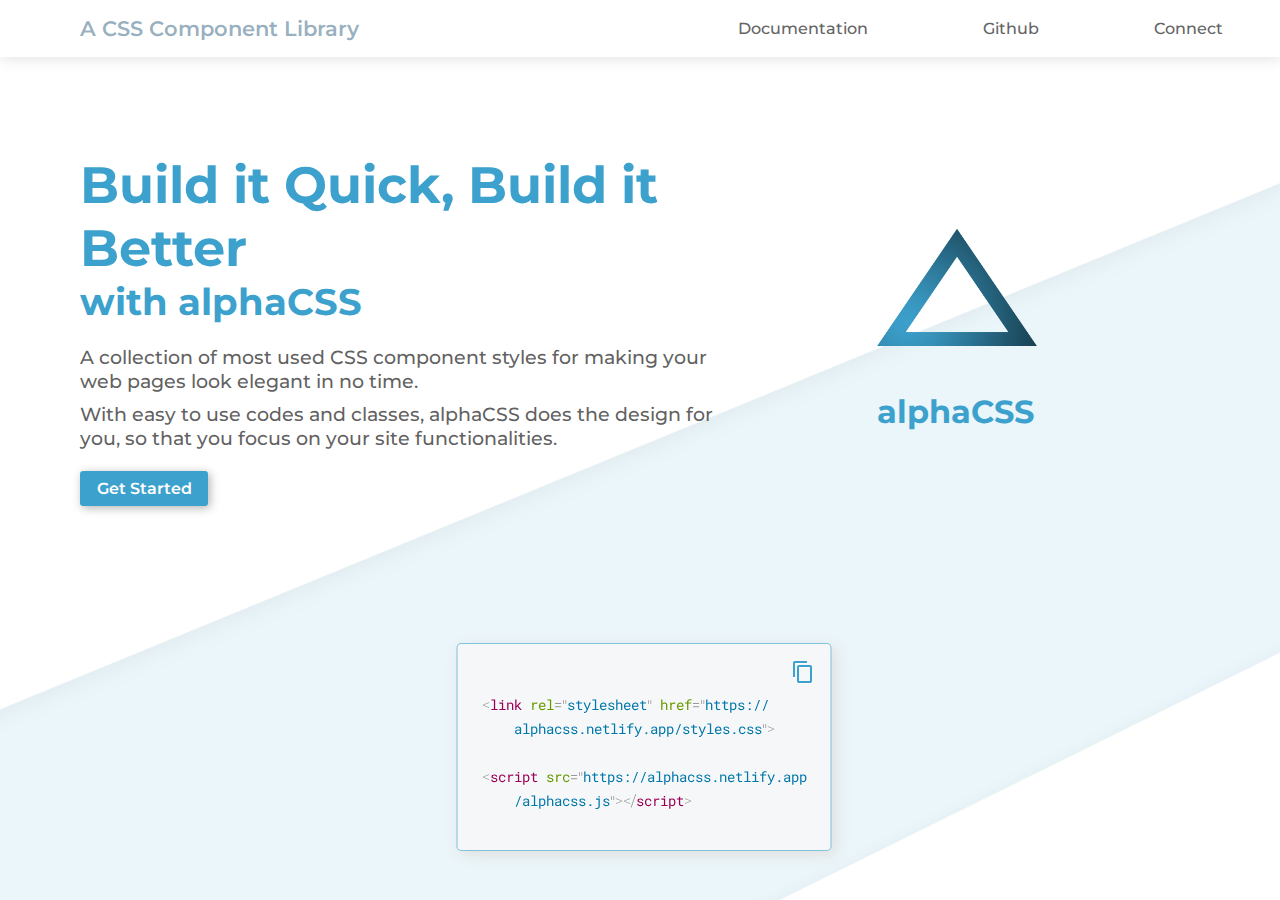
==== commit a05ae7d9: "added menu to doc site" ====
--- a/index.html
+++ b/index.html
@@ -27,8 +27,9 @@
     <title>alpha CSS</title>
     <link rel="shortcut icon" type="image/jpg" href="./images/alpha_favi.png" />
     <link rel="stylesheet" href="./prism.css">
+    
+    <link rel="stylesheet" href="https://fonts.googleapis.com/icon?family=Material+Icons">
     <link rel="stylesheet" href="./styles.css">
-    <link rel="stylesheet" href="https://fonts.googleapis.com/icon?family=Material+Icons">
     <script defer src="./land.js"></script>
     <script defer src="./prism.js"></script>
 </head>
--- a/styles.css
+++ b/styles.css
@@ -1049,7 +1049,7 @@
 }
 
 .land-code {
-    position: absolute;
+    position: fixed;
     bottom: 5%;
     left: 50%;
     transform: translateX(-50%);
@@ -1064,8 +1064,8 @@
     display: flex;
     justify-content: space-around;
     align-items: center;
-    height: 97vh;
-    margin: 0 5rem;
+    height: auto;
+    margin: 6rem 5rem;
     gap: 150px;
 }
 
@@ -1125,6 +1125,21 @@
     cursor: pointer;
     visibility: hidden;
 }
+
+.main-nav-header > img {
+    width: 2rem;
+}
+
+.main-menu {
+    display: none;
+    position: fixed;
+    right: 0;
+}
+
+.badge-avatar-sm, .badge-avatar-md, .badge-avatar-lg {
+    margin: 0 0.5rem;
+}
+
 
 @media all and (max-width: 420px) {
     .land-container {
@@ -1204,4 +1219,80 @@
         visibility: visible;
     }
 
-}
+    .grid-main-container {
+        display: flex;
+        flex-direction: column ;
+        overflow:auto;
+    }
+
+    .grid-main-1 {
+        position: fixed;
+        display: none;
+        flex-direction: column;
+        text-align: center;
+        justify-content: center;
+        width: 100%;
+        top: 52px;
+        background-color: #f7f7f7;
+        z-index: 2;
+        box-shadow: 0px 15px 15px 0px #00000013;
+    }
+
+    .grid-main-1.active {
+        display: flex;
+    }
+
+    .grid-main-1 > li {
+        border: none;
+    }
+
+    .grid-main-header {
+        padding: 1rem 0;
+    }
+
+    .grid-main-2 {
+        overflow: visible;
+        overflow-y: visible ;
+    }
+
+    .main-nav-list {
+        display: none;
+    }
+
+    .main-menu {
+        display: inline-block;
+        color: #3CA1CD;
+        padding: 0 1rem;
+    }
+    
+    .main-nav-header {
+        font-size: 1rem;
+        padding: 0;
+    }
+
+    .main-nav-header > img {
+        width: 1rem;
+    }
+
+    .footer-img {
+        width: 80%;
+    }
+
+    .main-nav-bar {
+        position: fixed;
+        top: 0;
+        z-index: 2;
+        width: 100%;
+        background-color: #f1f0f0;
+        box-shadow: 0px 5px 8px 0px #00000017;
+    }
+
+    #avatar-a {
+        margin-top: 52px;
+    }
+
+    .badge-avatar-sm, .badge-avatar-md, .badge-avatar-lg {
+        margin: 0 0.5rem;
+    }
+
+}
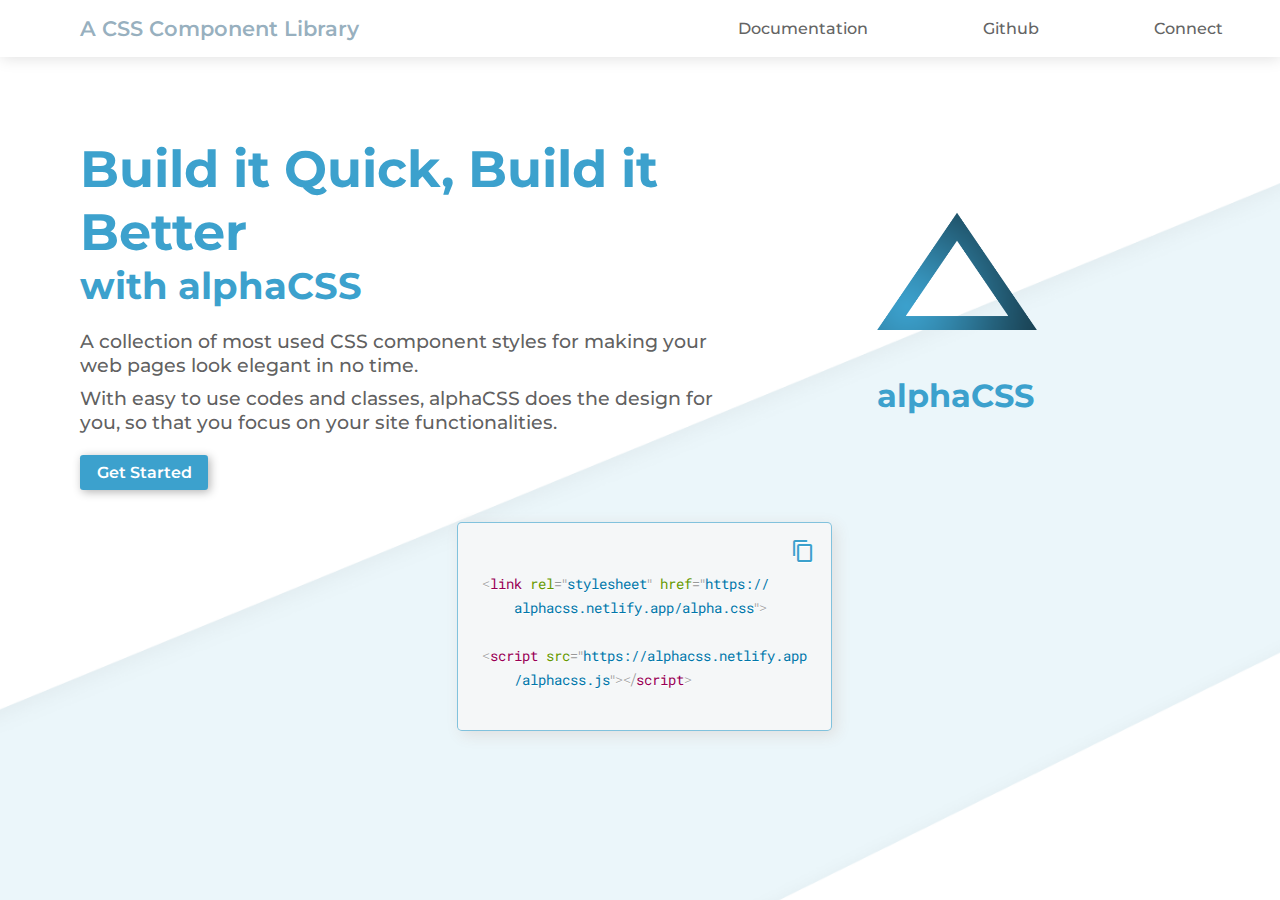
==== commit 2c9115db: "fixes" ====
--- a/index.html
+++ b/index.html
@@ -29,7 +29,7 @@
     <link rel="stylesheet" href="./prism.css">
     
     <link rel="stylesheet" href="https://fonts.googleapis.com/icon?family=Material+Icons">
-    <link rel="stylesheet" href="./styles.css">
+    <link rel="stylesheet" href="./alpha.css">
     <script defer src="./land.js"></script>
     <script defer src="./prism.js"></script>
 </head>
@@ -70,7 +70,7 @@
             </span>
             <code  class="language-html main-code" id="code">
 &lt;link rel="stylesheet" href="https://
-    alphacss.netlify.app/styles.css"&gt;
+    alphacss.netlify.app/alpha.css"&gt;
     
 &lt;script src="https://alphacss.netlify.app
     /alphacss.js"&gt;&lt;/script&gt;</code>
--- a/alpha.css
+++ b/alpha.css
@@ -0,0 +1,1560 @@
+@import url('https://fonts.googleapis.com/css2?family=Montserrat:ital,wght@0,100;0,200;0,300;0,400;0,500;0,600;0,700;0,800;0,900;1,100;1,200;1,300;1,400;1,500;1,600;1,700;1,800;1,900&display=swap');
+
+
+
+* {
+    font-family: 'Montserrat', sans-serif;
+    box-sizing: border-box;
+    margin: 0;
+    padding: 0;
+    scroll-behavior: smooth;
+}
+
+html {
+    scroll-behavior: smooth;
+  }
+
+a {
+    text-decoration: none;
+  }
+
+.code-container {
+    margin-top: 2rem;
+    position: relative;
+    margin-left: 0.5rem;
+}
+
+#code {
+    font-size: 14px;
+}
+
+.code-container > pre {
+    background-color: #eaeaea59;
+    display: inline-block;
+    margin: 0;
+    border-radius: 1rem;
+    padding: 0 1.5rem 0.9rem 1.5rem;
+    box-shadow: 4px 4px 15px 0px rgb(223, 223, 223);
+    border: 1px solid #3ca2cd9f;
+    position: relative;
+}
+
+.copy {
+    position: absolute;
+    right: 1rem;
+    top: 1rem;
+    cursor: pointer;
+    color: #3CA1CD;
+    z-index: 0;
+}
+
+.copy:hover::after {
+    content: "";
+    width: 36px;
+    height: 36px;
+    background-color: #24272b13;
+    display: inline-block;
+    border-radius: 50%;
+    left: -6px;
+    top: -6px;
+    position: absolute;
+    z-index: -1;
+}
+
+.copy:active::after {
+    content: "";
+    width: 32px;
+    height: 32px;
+    background-color: rgba(0, 0, 0, 0.219);
+    display: inline-block;
+    border-radius: 50%;
+    left: -4px;
+    top: -4px;
+    position: absolute;
+}
+
+.copy-toast {
+    background-color: #3CA1CD;
+    padding: 0.5rem;
+    box-shadow: 1px 1px 10px 0px rgb(212, 212, 212);
+    position: fixed;
+    bottom: 5%;
+    left: 50%;
+    visibility: hidden;
+    opacity: 0;
+    z-index: 5;
+}
+
+.copy-toast-visible {
+    visibility: visible;
+    opacity: 1;
+    transition: opacity 0.5s;
+}
+
+.copy-toast > p {
+    color:rgb(255, 255, 255);
+}
+
+.component-headers {
+    color: #233c55a2;
+    margin: 1.5rem 0;
+    padding: 0.5rem 0;
+    border-bottom: 1px solid rgb(211, 211, 211);;
+}
+
+.component-sub-headers {
+    color: #4A525A;
+    margin: 1rem 0;
+}
+
+.grid-main-container {
+    display: grid;
+    grid-template-columns: 1fr 5fr;
+    grid-template-rows: 50px 1fr;
+    height: 100vh;
+    overflow: hidden;
+}
+
+.nav-li:hover {
+    color: #3CA1CD;
+    transition: color 0.3s;
+}
+
+.main-nav-bar {
+    display: flex;
+    align-items: center;
+    background-color: rgb(117, 117, 117);
+    padding: 1rem 0;
+}
+
+.main-nav-header {
+    flex: 2 1;
+    color: #3CA1CD;
+    padding-left: 1rem;
+}
+
+.main-nav-list {
+    display: flex;
+    list-style: none;
+    flex: 1 1;
+    justify-content: space-around;
+}
+
+.main-nav-list > li > a {
+    color: #3CA1CD;
+    font-weight: 500;
+    cursor: pointer;
+    transition: color 0.3s;
+}
+
+.main-nav-list > li:hover > a {
+    color: #2f728f;
+    font-weight: 500;
+}
+
+.grid-main-header {
+    grid-column: 1/3;
+    text-align: center;
+    background-color: #eaeaea88;
+    padding: 0.3rem 0 0 0;
+}
+
+.grid-main-header > h1 {
+    color: #3CA1CD;
+}
+
+.grid-main-1 {
+    justify-self: center;
+    list-style: none;
+    width: 80%;
+    overflow-y: auto;
+}
+
+.grid-main-1 > li {
+    padding: 0.5rem 0;
+    border-bottom: 1px solid rgb(231, 231, 231);;
+}
+
+.grid-main-2 {
+    overflow-y: scroll;
+}
+
+.links {
+    color: rgb(126, 126, 126);
+    font-weight: 400;
+}
+
+.links.active{
+    color: #3CA1CD;
+    font-weight: 500;
+}
+
+.links:hover {
+    color: #317fa0;
+    font-weight: 500;
+}
+
+.links:focus {
+    color: #317fa0;
+    font-weight: 500;
+    font-size: 1.1rem;
+}
+
+.avatar-sm {
+    border: 2.5px solid #3CA1CD;
+    display: inline-block;
+    border-radius: 50%;
+    width: 3.5rem;
+}
+
+.avatar-md {
+    border: 3px solid #3CA1CD;
+    display: inline-block;
+    border-radius: 50%;
+    width: 6rem;
+}
+
+.avatar-lg {
+    border: 5px solid #3CA1CD;
+    display: inline-block;
+    border-radius: 50%;
+    width: 10rem;
+}
+
+.alert-container {
+    width: 70%;
+}
+
+.primary-alert {
+    border: 1px solid #3CA1CD;
+    background-color: #3ca2cd38;
+    color: rgb(46, 98, 116);
+    padding: 1rem 1rem;
+    border-radius: 0.5rem;
+    position: relative;
+}
+
+.alert-close {
+    position: absolute;
+    top: 30%;
+    right: 0.5rem;
+    font-size: 1.2rem;
+    color: #1f4f6471;
+    cursor: pointer;
+}
+
+.alert-close:hover {
+    color: rgb(109, 109, 109);
+}
+
+.warn-alert {
+    border: 1px solid #DA4167;
+    background-color: #da416736;
+    color: #DA4167;
+    padding: 1rem 1rem;
+    border-radius: 0.5rem;
+    position: relative;
+}
+
+.success-alert {
+    border: 1px solid rgba(78, 163, 70, 0.5);
+    background-color: rgba(199, 233, 198, 0.904);
+    color: rgb(48, 116, 46);
+    padding: 1rem 1rem;
+    border-radius: 0.5rem;
+    position: relative;
+}
+
+.secondary-alert {
+    border: 1px solid rgb(160, 160, 160, 0.5);
+    background-color: #eaeaea;
+    color: rgb(99, 99, 99);
+    padding: 1rem 1rem;
+    border-radius: 0.5rem;
+    position: relative;
+}
+
+.badge-icon {
+    display: inline-block;
+    position: relative;
+}
+
+.badge-icon > span {
+    color: rgb(255, 255, 255);
+    position: absolute;
+    right: -5px;
+    top: -8px;
+    background-color: #DA4167;
+    border-radius: 50%;
+    font-size: 12px;
+    width: 1rem;
+    height: 1rem;
+    text-align: center;
+}
+
+.badge-icon-pr {
+    display: inline-block;
+    position: relative;
+}
+
+.badge-icon-pr > span {
+    color: rgb(255, 255, 255);
+    position: absolute;
+    right: 0px;
+    top: 0px;
+    width: 1rem;
+    height: 1rem;
+    background-color: #3CA1CD;
+    border-radius: 50%;
+    font-size: 12px;
+    text-align: center;
+}
+
+
+.badge-avatar-sm {
+    display: inline-block;
+    position: relative;
+}
+
+.badge-avatar-sm > span {
+    background-color: rgb(4, 167, 4);
+    border: 1.5px solid white;
+    width: 0.7rem;
+    height: 0.7rem;
+    border-radius: 50%;
+    position: absolute;
+    bottom: 2%;
+    right: 20%;
+}
+
+.badge-avatar-md {
+    display: inline-block;
+    position: relative;
+}
+
+.badge-avatar-md > span {
+    background-color: rgb(4, 167, 4);
+    border: 2px solid white;
+    width: 1rem;
+    height: 1rem;
+    border-radius: 50%;
+    position: absolute;
+    bottom: 2%;
+    right: 20%;
+}
+
+.badge-avatar-lg {
+    display: inline-block;
+    position: relative;
+}
+
+.badge-avatar-lg > span {
+    background-color: rgb(4, 167, 4);
+    border: 3px solid white;
+    width: 1.5rem;
+    height: 1.5rem;
+    border-radius: 50%;
+    position: absolute;
+    bottom: 2%;
+    right: 20%;
+}
+
+.btn-primary {
+    background-color: #3CA1CD;
+    border: none;
+    border-radius: 0.2rem;
+    padding: 0.5rem 0.7rem;
+    cursor: pointer;
+    text-decoration: none;
+    outline: none;
+    color: white;
+    font-weight: 600;
+}
+
+.btn-primary:hover {
+    background-color: rgb(73, 147, 177);
+}
+
+.btn-secondary {
+    background-color: #eaeaea;
+    border: none;
+    border-radius: 0.2rem;
+    padding: 0.5rem 0.7rem;
+    cursor: pointer;
+    text-decoration: none;
+    outline: none;
+    color: #4A525A;
+    font-weight: 600;
+}
+
+.btn-secondary:hover {
+    background-color: #dbdbdb;
+}
+
+.btn-icon {
+    background-color: #3CA1CD;
+    border: none;
+    border-radius: 0.2rem;
+    padding: 0.5rem 0.7rem;
+    cursor: pointer;
+    text-decoration: none;
+    outline: none;
+    color: rgb(87, 87, 87);
+    font-weight: 600;
+    color: white;
+}
+
+.btn-icon:hover {
+    background-color: rgb(70, 143, 185);
+}
+
+.btn-link {
+    text-decoration: none;
+    background-color: #DA4167;
+    color: white;
+    padding: 0.5rem 0.5rem;
+    border-radius: 1rem;
+    cursor: pointer;
+    display: inline-block;
+
+}
+
+.btn-link:hover {
+    background-color: #bd3a5b;
+}
+
+.btn-float {
+    text-decoration: none;
+    background-color: #DA4167;
+    color: white;
+    padding: 0.5rem 0.5rem;
+    border-radius: 50%;
+    cursor: pointer;
+    outline: none;
+    border: none;
+    padding: 0.4rem 0.5rem;
+    box-shadow: 1px 1px 5px 0px rgba(0, 0, 0, 0.411);
+    position: fixed;
+    right: 3rem;
+    bottom: 2rem;
+    z-index: 2;
+}
+
+.btn-float:hover {
+    background-color: #c03b5c;
+}
+
+.btn-float:hover .tooltip {
+    visibility: visible;
+    opacity: 1;
+    transition: opacity 0.3s;
+}
+
+.tooltip {
+    visibility: hidden;
+    position: absolute;
+    color: white;
+    width: 80px;
+    bottom: 125%;
+    left: -50%;
+    background-color: rgba(0, 0, 0, 0.692);
+    border-radius: 5px;
+    padding: 2px 5px;
+    opacity: 0;
+    z-index: 2;
+}
+
+.tooltip::after {
+    content: "";
+    position: absolute;
+    top: 100%;
+    left: 50%;
+    margin-left: -5px;
+    border-width: 5px;
+    border-style: solid;
+    border-color: #555 transparent transparent transparent;
+  }
+
+.btn-primary-outline {
+    background-color: transparent;
+    border: 1px solid #3CA1CD;
+    border-radius: 0.2rem;
+    padding: 0.5rem 0.7rem;
+    cursor: pointer;
+    text-decoration: none;
+    outline: none;
+    color: #3CA1CD;
+    font-weight: 600;
+}
+
+.btn-primary-outline:hover {
+    background-color: #3ca2cd9d;
+    color: white;
+}
+
+.btn-secondary-outline {
+    background-color: transparent;
+    border: 1px solid rgba(0, 0, 0, 0.404);
+    border-radius: 0.2rem;
+    padding: 0.5rem 0.7rem;
+    cursor: pointer;
+    text-decoration: none;
+    outline: none;
+    color: #4a525ad0;
+    font-weight: 600;
+}
+
+.btn-secondary-outline:hover {
+    background-color: #c4c4c4;
+    color: white;
+}
+
+.simple-card {
+    display: flex;
+    flex-direction: column;
+    width: 15rem;
+    border: 1px solid rgba(0, 0, 0, 0.218);
+    border-radius: 0.2rem;
+    box-shadow: 0px 15px 15px -10px rgba(0, 0, 0, 0.181);
+    position: relative;
+    margin: 1rem;
+}
+
+.simple-card>h2 {
+    margin: 0 0.8rem;
+    margin-top: 1rem;
+    color: #24272B;
+}
+
+.simple-card>p {
+    margin: 1rem 0.8rem;
+    font-size: small;
+}
+
+.simple-card>span {
+    position: absolute;
+    top: 0.5rem;
+    right: 0.5rem;
+    cursor: pointer;
+    color: rgb(150, 150, 150);
+}
+
+.simple-card > span:hover {
+    color: black;
+}
+
+.badge-card {
+    display: flex;
+    flex-direction: column;
+    width: 15rem;
+    border: 1px solid #da416742;
+    border-radius: 0.2rem;
+    position: relative;
+    margin: 1rem;
+}
+
+.badge-card>h2 {
+    background-color: #da416723;
+    padding: 1rem 0 0.8rem 0.8rem;
+    margin: 0;
+    color: #24272B;
+}
+
+.badge-card>p {
+    margin: 1rem 0.8rem;
+    font-size: small;
+}
+
+.badge-card>span {
+    position: absolute;
+    right: 0;
+    top: 20px;
+    font-size: 0.8rem;
+    background-color: #DA4167;
+    color: white;
+    padding: 0 0.7rem;
+}
+
+.badge-card:hover {
+    box-shadow: 5px 5px 15px 0px rgba(0, 0, 0, 0.181);
+}
+
+.horizontal-card {
+    display: flex;
+    flex-direction: column;
+    width: 100%;
+    border: 1px solid rgba(112, 112, 112, 0.218);
+    border-radius: 0.2rem;
+    box-shadow: 0px 15px 15px -10px rgba(0, 0, 0, 0.181);
+    position: relative;
+    margin: 1rem;
+}
+
+.horizontal-card>h2 {
+    background-color: rgba(202, 202, 202, 0.123);
+    padding: 1rem 0 0.8rem 0.8rem;
+    margin: 0;
+    text-align: center;
+    color: #24272B;
+}
+
+.horizontal-card>p {
+    margin: 1rem 0.8rem;
+    font-size: small;
+}
+
+
+.image-card {
+    display: flex;
+    flex-direction: column;
+    width: 15rem;
+    border: 1px solid rgba(136, 136, 136, 0.218);
+    border-radius: 0.5rem;
+    position: relative;
+    box-shadow: 5px 5px 15px 0px rgba(0, 0, 0, 0.181);
+    margin: 1rem;
+}
+
+.image-card>img {
+    border-top-right-radius: 0.5rem;
+    border-top-left-radius: 0.5rem;
+}
+
+.image-card>h2 {
+    text-align: center;
+    padding: 1rem 0 0rem 0rem;
+    margin: 0;
+    color: #24272B;
+}
+
+.image-card > p {
+    margin: 1rem 0.8rem;
+    font-size: small;
+    text-align: center;
+}
+
+.card-container {
+    padding: 1rem;
+}
+
+.product-card {
+    display: inline-block;
+    width: 17rem;
+    transition: box-shadow 0.2s;
+    position: relative;
+    padding-bottom: 1rem ;
+    margin: 1rem;
+}
+
+.product-badge {
+    position: absolute;
+    right: 0;
+    top: 20px;
+    font-size: 0.8rem;
+    background-color: #DA4167;
+    color: white;
+    padding: 0 0.7rem;
+}
+
+.wishlist-badge {
+    position: absolute;
+    right: 0;
+    top: 50%;
+    background-color: rgba(255, 255, 255, 0.747);
+    color:rgb(185, 185, 185);
+    padding: 0.2rem 0.4rem;
+    visibility: hidden;
+    opacity: 0;
+    transition: opacity 0.2s;
+    cursor: pointer;
+}
+
+.product-card:hover {
+    box-shadow: 0px 0px 15px 0 rgb(223, 223, 223);
+}
+
+.product-card:hover > .wishlist-badge{
+    visibility: visible;
+    opacity: 1;
+    transition: opacity 0.4s;
+    color: #DA4167;
+}
+
+.card-title {
+    font-weight: 500;
+    font-size: 1.3rem;
+}
+
+.product-desc {
+    font-size: 0.8rem;
+    margin: 0.3rem 0;
+    color: grey;
+}
+
+.product-price {
+    font-size: 1.1rem;
+    font-weight: 600;
+}
+
+.product-price > del {
+    font-size: 0.9rem;
+    color:rgb(145, 145, 145);
+    font-weight: 500;
+}
+
+.product-price > span {
+    font-size: 0.9rem;
+    color:rgb(4, 167, 4);
+    font-weight: 500;
+}
+
+.product-rating {
+    background-color: rgb(2, 150, 2);
+    display: inline-block;
+    padding: 0.1rem 0.3rem;
+    color: white;
+    border-radius: 3px;
+    font-size: 12px;
+}
+
+.product-rating > span {
+    color: white;
+    font-size: 12px;
+    margin-left: 0.3rem;
+}
+
+.product-card > p {
+    margin: 0.2rem 0.5rem;
+}
+
+.product-card > img{
+    width: 17rem;
+    max-height: 20rem;
+    object-fit: cover;
+}
+
+.responsive-img {
+    max-width: 100%;
+    height: auto;
+}
+
+.round-img {
+    border-radius: 50%;
+}
+
+.textbox {
+    width: 10rem;
+    height: 3rem;
+    outline: none;
+    border: 1px solid #3ca2cdb7;
+    margin: 1rem;
+    padding: 1%;
+}
+
+.textbox:focus {
+    border: 1px solid rgb(98, 197, 255);
+    box-shadow: 0 0 5px 2px rgba(112, 203, 255, 0.281);
+}
+
+.form-container {
+    margin: 1rem;
+    border: 1px solid #3ca2cdb4;
+    display: flex;
+    padding: 1rem 1rem;
+    width: 20rem;
+    flex-direction: column;
+    align-items: center;
+    justify-content: center;
+    border-radius: 1rem;
+}
+
+.form-container>button {
+    width: 100%;
+}
+
+.form-header {
+    margin-bottom: 1rem;
+    color: #3CA1CD;
+}
+
+.input-container {
+    margin-bottom: 1rem;
+    width: 100%;
+}
+
+.input-container>input {
+    outline: none;
+    width: 100%;
+    border-radius: 0.2rem;
+    border: 1px solid rgb(173, 173, 173);
+    padding: 0.3rem 0.5rem;
+}
+
+.input-container>label {
+    font-size: small;
+    color: rgb(77, 77, 77);
+}
+
+.input-container>input:focus {
+    border: 1px solid rgb(98, 197, 255);
+}
+
+.btn-submit {
+    width: 100%;
+}
+
+.btn-submit-container {
+    width: 100%;
+}
+
+.spaced-list-container {
+    list-style: none;
+}
+
+.spaced-list-container>li {
+    border: 1px solid rgba(134, 173, 180, 0.76);
+    margin: 0.5rem 0;
+    padding: 0.5rem 0.5rem;
+    display: inline-block;
+    border-radius: 5px;
+}
+
+.stacked-list-container {
+    list-style: none;
+    margin: 0;
+    padding: 0;
+}
+
+.list-item {
+    display: flex;
+    flex-direction: row;
+    width: 40rem;
+    border-bottom: 1px solid rgb(172, 172, 172);
+    padding: 0.6rem 0.6rem;
+    justify-content: space-evenly;
+    align-items: center;
+}
+
+.list-item>img {
+    width: 4rem;
+}
+
+.list-item>p {
+    width: 31rem;
+    font-size: small;
+}
+
+.list-item>span {
+    width: 1rem;
+    align-self: center;
+    cursor: pointer;
+    color: rgb(146, 146, 146);
+}
+
+.list-item > span:hover {
+    color: rgb(66, 66, 66);
+}
+
+.nav-bar {
+    display: flex;
+    align-items: center;
+    background-color: rgb(238, 238, 238);
+    padding: 1rem 0;
+}
+
+.nav-header {
+    flex: 1 1;
+    color: #4d6e7c;
+    padding-left: 5rem;
+}
+
+.nav-list {
+    display: flex;
+    list-style: none;
+    flex: 1 1;
+    justify-content: space-around;
+}
+
+.nav-list>li {
+    color: #3CA1CD;
+    font-weight: 500;
+    cursor: pointer;
+}
+
+.nav-list > li:hover {
+    color: #296f8d;
+    font-weight: 500;
+}
+
+.modal {
+    border: 1px solid rgb(204, 204, 204);
+    width: 25rem;
+    height: 15rem;
+    position: relative;
+    padding: 0.5rem;
+    border-radius: 0.5rem;
+    box-shadow: 1px 1px 10px 0px rgb(110, 110, 110);
+    background-color: white;
+    z-index: 4;
+}
+
+.modal-bg {
+    width: 100%;
+    height: 100vh;
+    background-color: rgba(0, 0, 0, 0.452);
+    position: fixed;
+    top: 0;
+    left: 0;
+    z-index: 1;
+    display: flex;
+    justify-content: center;
+    align-items: center;
+    visibility: hidden;
+    opacity: 0;
+    transition: opacity 0.5s;
+}
+
+.modal-bg-active {
+    visibility: visible;
+    opacity: 1;
+}
+
+.modal-close {
+    cursor: pointer;
+    color: rgb(104, 104, 104);
+}
+
+.modal-close:hover {
+    color: rgb(50, 61, 68);
+}
+
+.modal>h1>span {
+    position: absolute;
+    right: 0.5rem;
+    top: 0.7rem;
+}
+
+.modal>h1 {
+    font-size: 1.5rem;
+    height: 2.5rem;
+    border-bottom: 1px solid rgb(181, 202, 204);
+}
+
+.modal>p {
+    height: 9rem;
+    font-size: 0.9rem;
+    padding: 0.5rem 0;
+    border-bottom: 1px solid rgb(181, 202, 204);
+}
+
+.modal>button {
+    position: absolute;
+    height: 2rem;
+    width: 25%;
+    right: 0.5rem;
+    bottom: 0.5rem;
+}
+
+.hd-1 {
+    font-size: 2.1rem;
+}
+
+.hd-2 {
+    font-size: 1.5rem;
+}
+
+.hd-3 {
+    font-size: 1.2rem;
+}
+
+.hd-4 {
+    font-size: 1rem;
+}
+
+.hd-5 {
+    font-size: 0.85rem;
+}
+.center-text {
+    text-align: center;
+}
+
+.grey-text {
+    color: darkgrey;
+}
+
+.toast {
+    background-color: #3CA1CD;
+    width: 15rem;
+    padding: 0.5rem;
+    display: flex;
+    justify-content: center;
+    align-items: center;
+    box-shadow: 1px 1px 10px 0px rgba(0, 0, 0, 0.219);
+    position: fixed;
+    bottom: 5%;
+    right: 35%;
+    z-index: 3;
+    opacity: 0;
+    transition: opacity 0.5s;
+    visibility: hidden;
+}
+
+.toast-visible {
+    visibility: visible;
+    opacity: 1;
+}
+
+.toast > p {
+    flex: 8 1;
+    color:rgb(255, 255, 255);
+}
+
+.toast > span {
+    flex: 1 1;
+    color:rgb(209, 209, 209);
+    cursor: pointer;
+    font-size: 19px;
+}
+
+.toast > span:hover {
+    color:rgb(224, 224, 224);
+}
+
+.grid-container-2 {
+    display: grid;
+    grid-template-columns: 1fr 3fr;
+    gap: 20px;
+}
+
+.grid-item-1-2 {
+    border-right: 1px solid rgb(202, 202, 202);
+}
+
+.grid-container-3 {
+    display: grid;
+    grid-template-columns: 1fr 3fr 1fr;
+    gap: 40px;
+}
+
+.grid-item-1-3, .grid-item-2-3, .grid-item-3-3  {
+    padding: 0.5rem;
+    border: 1px solid rgb(202, 202, 202)
+}
+
+.mg-1 {
+    margin: 1rem 0;
+}
+
+.footer {
+    background-color: #3ca2cdda;
+    height: 6.5rem;
+    margin-top: 2rem;
+    box-shadow: 2px -2px 7px 0px rgba(0, 0, 0, 0.267);
+    display: flex;
+    justify-content: space-around;
+    align-items: center;
+    flex-direction: column;
+    padding: 0.5rem 0;
+}
+
+.footer > h1 {
+    color: whitesmoke;
+    font-size: 1rem;
+    font-weight: 500;
+}
+
+.footer-img {
+    display: flex;
+    justify-content: space-between;
+    align-items: center;
+    width: 20%;
+}
+
+.footer-img > a > img  {
+    width: 1.5rem;
+    opacity: 1;
+}
+
+.footer-img > a > img:hover  {
+    opacity: 0.8;
+}
+
+.land-body {
+    background-image: url('./images/bg.png');
+    background-repeat: no-repeat;
+    background-attachment: fixed;
+    background-position: center;
+    background-size: cover;
+    position: relative;
+}
+
+.land-nav {
+    position: sticky;
+    width: 100%;
+    background-color: #ffffff;
+    box-shadow: 1px 1px 15px 0 #00000021;
+    top: 0;
+}
+
+.land-nav > h1 {
+    color:rgba(99, 136, 158, 0.658);
+    font-weight: 600;
+    font-size: 1.3rem;
+}
+
+.nav-list > li > a {
+    text-decoration: none;
+    color: rgb(100, 100, 100);
+    
+}
+
+.land-container {
+    display: flex;
+    justify-content: space-around;
+    align-items: center;
+    height: auto;
+    margin: 5rem 5rem;
+    gap: 150px;
+}
+
+.land-code {
+    position: relative;
+    bottom: 5rem;
+    display: flex;
+    justify-content: center;
+    align-items: center;
+}
+
+.land-code-container > pre {
+    background-color: #f5f7f8;
+    border-radius: 0.3rem;
+}
+
+
+.land-text {
+    flex: 2 1;
+    display: flex;
+    flex-direction: column;
+}
+
+.land-h1-1 {
+    font-size: 3.2rem;
+    color: #3CA1CD;
+}
+
+.land-h1-2 {
+    margin-bottom: 1rem;
+    font-size: 2.3rem;
+    color: #3CA1CD;
+}
+
+.land-p-1, .land-p-2 {
+    font-size: 1.2rem;
+    padding: .3rem 0rem;
+    color: rgba(61, 61, 61, 0.822);
+    font-weight: 500;
+}
+
+.land-p-2 {
+    margin-bottom: 1rem;
+}
+
+.land-text > a {
+    text-align: center;
+    width: 8rem;
+    font-size: 1rem;
+    box-shadow: 2px 2px 10px 0 rgba(0, 0, 0, 0.301);
+}
+
+.land-logo {
+    flex: 1 1;
+}
+
+.land-logo > img {
+    width: 10rem;
+}
+
+.land-logo > h1 {
+    color: #3CA1CD;
+}
+
+.land-menu {
+    position: fixed;
+    z-index: 2;
+    top: 0.9rem;
+    right: 1rem;
+    color: #3CA1CD;
+    cursor: pointer;
+    visibility: hidden;
+}
+
+.main-nav-header > img {
+    width: 2rem;
+}
+
+.main-menu {
+    display: none;
+    position: fixed;
+    right: 0;
+    cursor: pointer;
+}
+
+.badge-avatar-sm, .badge-avatar-md, .badge-avatar-lg {
+    margin: 0 0.5rem;
+}
+
+.top-btn {
+    color: white;
+}
+
+ @media all and (max-width: 900px) and (min-width: 634px) {
+    .land-body {
+        height: auto;
+        overflow: auto;
+     }
+
+     .main-nav-header {
+        flex: 1 1;
+        color: #3CA1CD;
+        padding-left: 0rem;
+        font-size: 1.5rem;
+    }
+
+    .land-container {
+        display: flex;
+        justify-content: space-around;
+        align-items: center;
+        margin: 0 1.5rem;
+        flex-direction: column;
+        height: auto;
+        gap: 50px;
+    }
+    .land-code {
+        position: relative;
+        transform: translateX(-50%);
+        margin: 2rem 0;
+        bottom: 5%;
+        left: 50%;
+    }
+
+    .land-code-container {
+        margin: 0 auto;
+    }
+
+    .land-code-container > pre {
+        width: 25rem;
+    }
+
+    .land-nav {
+        display: flex;
+        flex-direction: column;
+        align-items: flex-start;
+        justify-content: center;
+        width: 100%;
+  
+    }
+
+    .land-menu {
+        position: fixed;
+        z-index: 2;
+        top: 1rem;
+        right: 1rem;
+        color: #3CA1CD;
+        cursor: pointer;
+        visibility: hidden;
+    }
+
+    .land-nav-list {
+        flex-direction: column;
+        justify-content: space-around;
+        align-items: center;
+        width: 100vw;
+        display: none;
+        position: fixed;
+        background-color: white;
+        top: 51px;
+        padding-bottom: 1rem;
+        box-shadow: 0px 15px 15px 0px #00000021;
+    }
+
+    .land-nav-list.active {
+        display: flex;
+    }
+
+    .land-nav-list > li {
+        padding: 0.4rem 0;
+    }
+
+    .land-nav-list > li > a{
+        color: #2d6f8bcc;
+    }
+
+    .land-nav > h1 {
+        color:rgba(99, 136, 158, 0.658);
+        font-weight: 600;
+        font-size: 1rem;
+    }
+
+    .nav-header {
+        flex: 1 1;
+        color: #4d6e7c;
+        padding-left: 1.8rem;
+    }
+
+    .land-menu {
+        visibility: visible;
+    }
+
+} 
+
+
+
+@media all and (max-width: 633px) {
+
+    .land-container {
+        display: flex;
+        justify-content: space-around;
+        align-items: center;
+        margin: 0 1.5rem;
+        flex-direction: column;
+        height: auto;
+        gap: 50px;
+    }
+
+    .land-nav {
+        display: flex;
+        flex-direction: column;
+        align-items: flex-start;
+        justify-content: center;
+  
+    }
+
+    .land-nav-list {
+        flex-direction: column;
+        justify-content: space-around;
+        align-items: center;
+        width: 100%;
+        display: none;
+        position: fixed;
+        background-color: white;
+        top: 51px;
+        padding-bottom: 1rem;
+        box-shadow: 0px 15px 15px 0px #00000021;
+  
+    }
+
+
+    .land-nav-list.active {
+        display: flex;
+    }
+
+    .land-nav-list > li {
+        padding: 0.4rem 0;
+    }
+
+    .land-nav-list > li > a{
+        color: #2d6f8bcc;
+    }
+
+    .land-nav > h1 {
+        color:rgba(99, 136, 158, 0.658);
+        font-weight: 600;
+        font-size: 1rem;
+    }
+
+    .nav-header {
+        flex: 1 1;
+        color: #4d6e7c;
+        padding-left: 1.8rem;
+    }
+
+    .land-code {
+        position: relative;
+        transform: translateX(-50%);
+        margin: 2rem 0;
+        bottom: 5%;
+        left: 50%;
+    }
+
+    .land-code-container {
+        max-width: 95%;
+        margin: 0;
+        transform: translateX(2.55%);
+    }
+
+    .land-code-container > pre {
+        width: 100%;
+    }
+
+    .land-menu {
+        visibility: visible;
+    }
+
+    .grid-main-container {
+        display: flex;
+        flex-direction: column ;
+        overflow:auto;
+    }
+
+    .grid-main-1 {
+        position: fixed;
+        display: flex;
+        flex-direction: column;
+        text-align: center;
+        justify-content: center;
+        width: 100%;
+        top: 52px;
+        background-color: #f7f7f7;
+        z-index: 2;
+        box-shadow: 0px 15px 15px 0px #00000013;
+        visibility: hidden;
+    }
+
+    .grid-main-1.active {
+        visibility: visible;
+    }
+
+    .grid-main-1 > li {
+        border: none;
+    }
+
+    .grid-main-header {
+        padding: 1rem 0;
+    }
+
+    .grid-main-2 {
+        overflow: visible;
+        overflow-y: visible ;
+    }
+
+    .main-nav-list {
+        display: none;
+    }
+
+    .main-menu {
+        display: inline-block;
+        color: #3CA1CD;
+        padding: 0 1rem;
+    }
+    
+    .main-nav-header {
+        font-size: 1rem;
+        padding: 0;
+        text-decoration: none;
+    }
+
+    .main-nav-header > img {
+        width: 1rem;
+    }
+
+    .footer-img {
+        width: 80%;
+    }
+
+    .main-nav-bar {
+        position: fixed;
+        top: 0;
+        z-index: 2;
+        width: 100%;
+        background-color: #f1f0f0;
+        box-shadow: 0px 5px 8px 0px #00000017;
+    }
+
+    #avatar-a {
+        margin-top: 52px;
+    }
+
+    .badge-avatar-sm, .badge-avatar-md, .badge-avatar-lg {
+        margin: 0 0.5rem;
+    }
+
+    .component-headers, .component-sub-headers {
+        margin-left: 1rem;
+    }
+
+    .alert-container {
+        width: 90%;
+        margin: 0 1rem;
+    }
+
+    .badge-icon, .badge-icon-pr {
+        margin: 0 1rem;
+    }
+
+     .btn-primary-outline, .btn-secondary, .btn-secondary-outline, .btn-icon, .btn-link {
+        margin: 1rem 1rem;
+    }
+
+    .horizontal-card {
+        width: 90%;
+    }
+
+    .round-img {
+        margin: 1rem;
+    }
+
+    .spaced-list-container {
+        margin: 0 1rem;
+    }
+
+    .mg-1 {
+        margin: 1rem;
+    }
+
+    .toast {
+        margin: 0 1rem;
+    }
+
+    .grid-container-2 {
+        margin: 0 1rem;
+    }
+
+    .grid-container-3 {
+        gap: 0px;
+        margin: 0 1rem;
+    }
+
+    .grid-item-1-3, .grid-item-2-3, .grid-item-3-3  {
+        padding: 0.2rem;
+    }
+
+    pre {
+        width: 100%;
+    }
+
+    .code-container {
+        margin-right: 0.5rem;
+    }
+
+    #code {
+        font-size: 12px;
+    }
+
+    .stacked-list-container > li {
+        width: 100%;
+        gap: 5px;
+    }
+
+    .nav-header {
+        font-size: 1rem;
+        padding-left: 0.5rem;
+    }
+
+    .nav-list > li {
+        font-size: 0.8rem;
+    }
+
+    .nav-list {
+        flex: 2 1;
+    }
+
+    .modal {
+        width: 90%;
+    }
+
+    .btn-float {
+        bottom: 1rem;
+        right: 1rem;
+    }
+
+}
